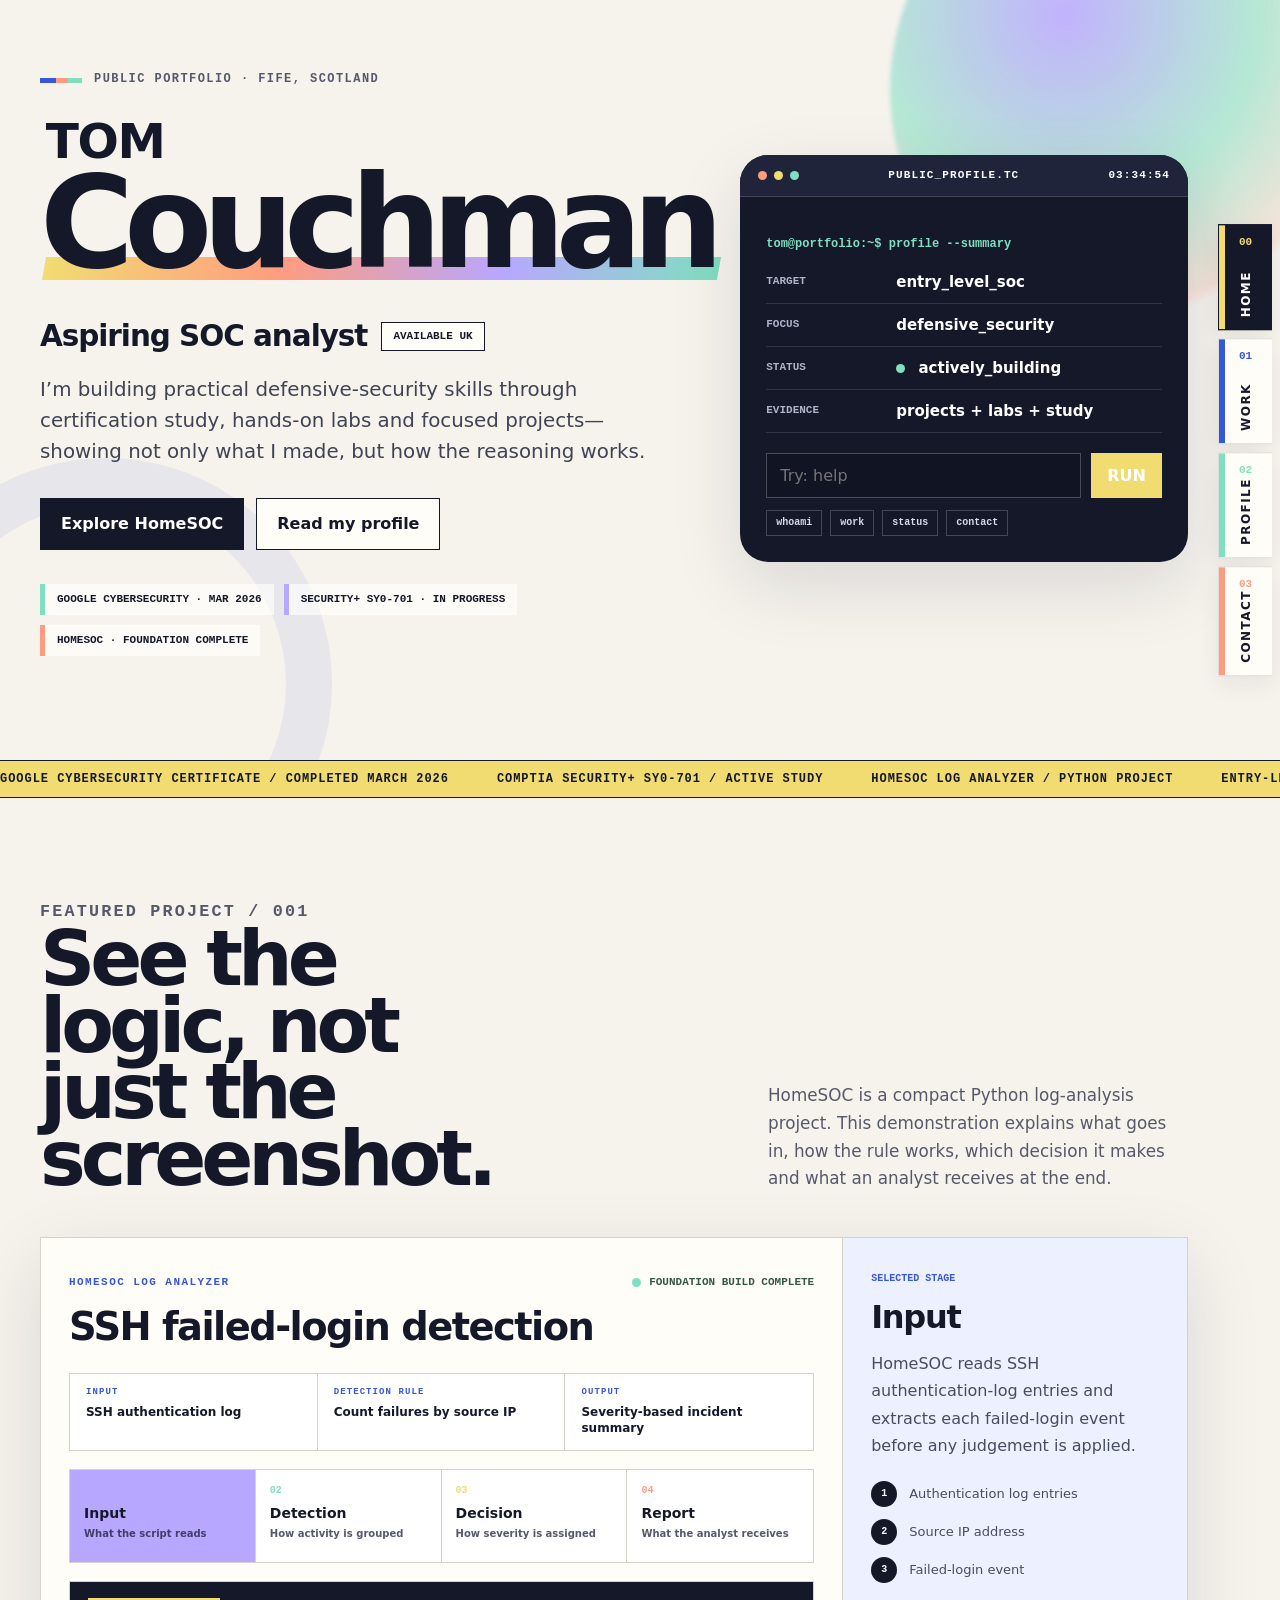
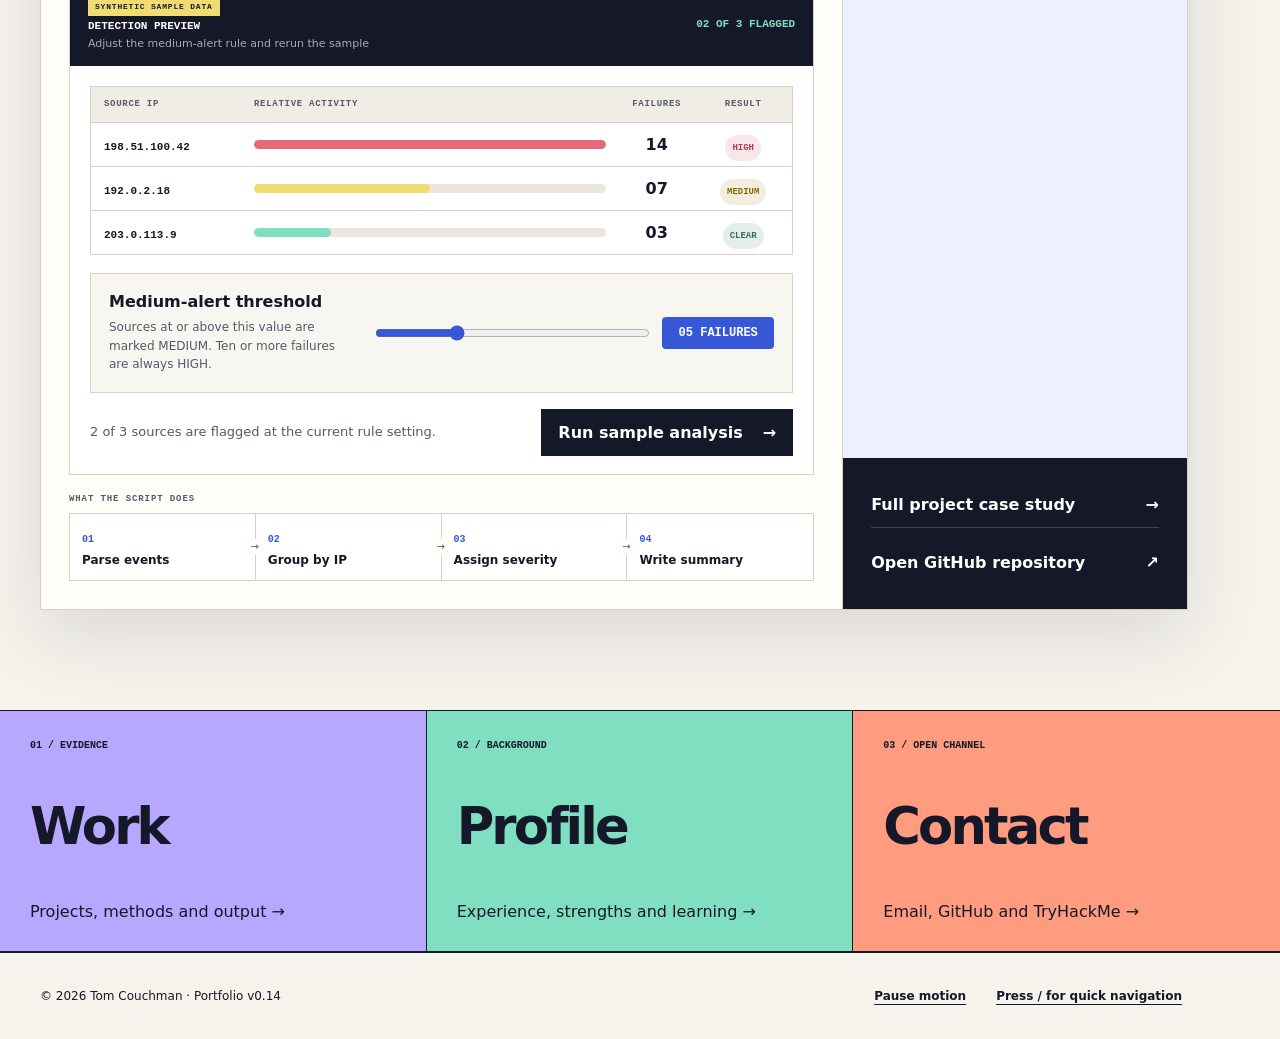
==== index.html @ be5e5146 "Add files via upload" ====
<!doctype html>
<html lang="en-GB">
 <head>
  <meta charset="utf-8"/>
  <meta content="width=device-width, initial-scale=1" name="viewport"/>
  <meta content="Tom Couchman — aspiring SOC analyst building practical defensive-security projects, hands-on labs and clear evidence of his reasoning." name="description"/>
  <meta content="#f6f3ed" name="theme-color"/>
  <title>
   Tom Couchman — Aspiring SOC Analyst
  </title>
  <meta content="Tom Couchman" name="author"/>
  <meta content="light" name="color-scheme"/>
  <link href="https://tomcouchman.github.io/" rel="canonical"/>
  <meta content="website" property="og:type"/>
  <meta content="Tom Couchman — Cybersecurity Portfolio" property="og:site_name"/>
  <meta content="en_GB" property="og:locale"/>
  <meta content="Tom Couchman — Aspiring SOC Analyst" property="og:title"/>
  <meta content="Tom Couchman — aspiring SOC analyst building practical defensive-security projects, hands-on labs and clear evidence of his reasoning." property="og:description"/>
  <meta content="https://tomcouchman.github.io/" property="og:url"/>
  <meta content="https://tomcouchman.github.io/assets/social-preview.png" property="og:image"/>
  <meta content="1200" property="og:image:width"/>
  <meta content="630" property="og:image:height"/>
  <meta content="Tom Couchman, aspiring SOC analyst — cybersecurity portfolio" property="og:image:alt"/>
  <meta content="summary_large_image" name="twitter:card"/>
  <meta content="Tom Couchman — Aspiring SOC Analyst" name="twitter:title"/>
  <meta content="Tom Couchman — aspiring SOC analyst building practical defensive-security projects, hands-on labs and clear evidence of his reasoning." name="twitter:description"/>
  <meta content="https://tomcouchman.github.io/assets/social-preview.png" name="twitter:image"/>
  <meta content="Tom Couchman, aspiring SOC analyst — cybersecurity portfolio" name="twitter:image:alt"/>
  <link href="assets/favicon.svg" rel="icon" type="image/svg+xml"/>
  <link href="assets/css/styles.css" rel="stylesheet"/>
  <script defer="" src="assets/js/main.js">
  </script>
 </head>
 <body>
  <a class="skip-link" href="#content">
   Skip to content
  </a>
  <div aria-hidden="true" class="page-progress">
   <span data-page-progress="">
   </span>
  </div>
  <nav aria-label="Portfolio navigation" class="edge-nav">
   <a aria-current="page" class="edge-home" href="index.html">
    <span>
     00
    </span>
    <strong>
     Home
    </strong>
   </a>
   <a class="edge-work" href="work.html">
    <span>
     01
    </span>
    <strong>
     Work
    </strong>
   </a>
   <a class="edge-profile" href="profile.html">
    <span>
     02
    </span>
    <strong>
     Profile
    </strong>
   </a>
   <a class="edge-contact" href="contact.html">
    <span>
     03
    </span>
    <strong>
     Contact
    </strong>
   </a>
  </nav>
  <main id="content">
   <section class="hero">
    <div class="hero-copy reveal">
     <p class="kicker">
      Public portfolio · Fife, Scotland
     </p>
     <div class="name-lockup">
      <h1>
       <span class="first">
        Tom
       </span>
       <span class="surname">
        Couchman
       </span>
      </h1>
     </div>
     <div class="role-line">
      <strong>
       Aspiring SOC analyst
      </strong>
      <span>
       Available UK
      </span>
     </div>
     <p class="hero-summary">
      I’m building practical defensive-security skills through certification study, hands-on labs and focused projects—showing not only what I made, but how the reasoning works.
     </p>
     <div class="hero-actions">
      <a class="button primary" href="#project">
       Explore HomeSOC
      </a>
      <a class="button ghost" href="profile.html">
       Read my profile
      </a>
     </div>
     <div aria-label="Current highlights" class="signal-strip">
      <span>
       Google Cybersecurity · Mar 2026
      </span>
      <span>
       Security+ SY0-701 · In progress
      </span>
      <span>
       HomeSOC · Foundation complete
      </span>
     </div>
    </div>
    <aside aria-label="Interactive profile terminal" class="hero-console reveal">
     <div class="console-top">
      <div class="console-lights">
       <i>
       </i>
       <i>
       </i>
       <i>
       </i>
      </div>
      <p>
       PUBLIC_PROFILE.TC
      </p>
      <p data-clock="">
       --:--:--
      </p>
     </div>
     <div class="console-body">
      <p class="console-prompt">
       tom@portfolio:~$ profile --summary
      </p>
      <div aria-label="Terminal output" aria-live="polite" aria-relevant="additions" class="console-output" data-console-feed="" role="log">
       <div>
        <span>
         target
        </span>
        <strong>
         entry_level_soc
        </strong>
       </div>
       <div>
        <span>
         focus
        </span>
        <strong>
         defensive_security
        </strong>
       </div>
       <div>
        <span>
         status
        </span>
        <strong>
         <i class="pulse">
         </i>
         actively_building
        </strong>
       </div>
       <div>
        <span>
         evidence
        </span>
        <strong>
         projects + labs + study
        </strong>
       </div>
      </div>
      <form class="console-controls" data-console-form="">
       <label class="sr-only" for="console-input">
        Terminal command
       </label>
       <input autocomplete="off" data-console-input="" id="console-input" placeholder="Try: help" spellcheck="false"/>
       <button type="submit">
        RUN
       </button>
      </form>
      <div class="console-hints">
       <button data-console-command="whoami" type="button">
        whoami
       </button>
       <button data-console-command="work" type="button">
        work
       </button>
       <button data-console-command="status" type="button">
        status
       </button>
       <button data-console-command="contact" type="button">
        contact
       </button>
      </div>
     </div>
    </aside>
   </section>
   <section aria-label="Current development status" class="moving-rail">
    <div class="moving-track">
     <span>
      Google Cybersecurity Certificate / completed March 2026
     </span>
     <span>
      CompTIA Security+ SY0-701 / active study
     </span>
     <span>
      HomeSOC Log Analyzer / Python project
     </span>
     <span>
      Entry-level SOC opportunities / open
     </span>
     <span aria-hidden="true">
      Google Cybersecurity Certificate / completed March 2026
     </span>
     <span aria-hidden="true">
      CompTIA Security+ SY0-701 / active study
     </span>
     <span aria-hidden="true">
      HomeSOC Log Analyzer / Python project
     </span>
     <span aria-hidden="true">
      Entry-level SOC opportunities / open
     </span>
    </div>
   </section>
   <section class="section" id="project">
    <header class="section-head reveal">
     <div>
      <p class="section-tag">
       Featured project / 001
      </p>
      <h2>
       See the logic, not just the screenshot.
      </h2>
     </div>
     <p>
      HomeSOC is a compact Python log-analysis project. This demonstration explains what goes in, how the rule works, which decision it makes and what an analyst receives at the end.
     </p>
    </header>
    <div class="project-lab reveal" data-soc-lab="">
     <div class="project-main">
      <div class="project-titlebar">
       <div>
        <p class="section-tag">
         HomeSOC Log Analyzer
        </p>
        <h3>
         SSH failed-login detection
        </h3>
       </div>
       <p class="project-status">
        <i>
        </i>
        Foundation build complete
       </p>
      </div>
      <div aria-label="HomeSOC project summary" class="project-at-a-glance">
       <div>
        <span>
         INPUT
        </span>
        <strong>
         SSH authentication log
        </strong>
       </div>
       <div>
        <span>
         DETECTION RULE
        </span>
        <strong>
         Count failures by source IP
        </strong>
       </div>
       <div>
        <span>
         OUTPUT
        </span>
        <strong>
         Severity-based incident summary
        </strong>
       </div>
      </div>
      <div aria-label="Explore how HomeSOC works" class="project-indicators" role="tablist">
       <button aria-controls="project-explainer" aria-selected="true" class="indicator is-active" data-explainer-key="input" id="project-tab-input" role="tab" tabindex="0" type="button">
        <span>
         01
        </span>
        <strong>
         Input
        </strong>
        <small>
         What the script reads
        </small>
       </button>
       <button aria-controls="project-explainer" aria-selected="false" class="indicator" data-explainer-key="process" id="project-tab-process" role="tab" tabindex="-1" type="button">
        <span>
         02
        </span>
        <strong>
         Detection
        </strong>
        <small>
         How activity is grouped
        </small>
       </button>
       <button aria-controls="project-explainer" aria-selected="false" class="indicator" data-explainer-key="decision" id="project-tab-decision" role="tab" tabindex="-1" type="button">
        <span>
         03
        </span>
        <strong>
         Decision
        </strong>
        <small>
         How severity is assigned
        </small>
       </button>
       <button aria-controls="project-explainer" aria-selected="false" class="indicator" data-explainer-key="output" id="project-tab-output" role="tab" tabindex="-1" type="button">
        <span>
         04
        </span>
        <strong>
         Report
        </strong>
        <small>
         What the analyst receives
        </small>
       </button>
      </div>
      <section aria-label="Interactive HomeSOC detection preview" class="lab-stage">
       <div class="stage-header">
        <div>
         <span class="demo-label">
          Synthetic sample data
         </span>
         <p>
          Detection preview
         </p>
         <small>
          Adjust the medium-alert rule and rerun the sample
         </small>
        </div>
        <b aria-live="polite" role="status">
         <span data-triggered-count="">
          02
         </span>
         of 3 flagged
        </b>
       </div>
       <div class="stage-content">
        <div aria-label="Sample failed-login data table" class="table-scroll" tabindex="0">
         <table class="ip-table">
          <caption class="sr-only">
           Synthetic SSH failed-login activity by source IP address
          </caption>
          <thead>
           <tr>
            <th scope="col">
             Source IP
            </th>
            <th scope="col">
             Relative activity
            </th>
            <th scope="col">
             Failures
            </th>
            <th scope="col">
             Result
            </th>
           </tr>
          </thead>
          <tbody>
           <tr data-failures="14" data-source-row="">
            <td>
             <code>
              198.51.100.42
             </code>
            </td>
            <td>
             <div aria-hidden="true" class="ip-bar">
              <i style="--bar:100%">
              </i>
             </div>
            </td>
            <td class="failure-count">
             14
            </td>
            <td>
             <span aria-live="polite" class="severity high" data-severity="">
              HIGH
             </span>
            </td>
           </tr>
           <tr data-failures="7" data-source-row="">
            <td>
             <code>
              192.0.2.18
             </code>
            </td>
            <td>
             <div aria-hidden="true" class="ip-bar">
              <i style="--bar:50%">
              </i>
             </div>
            </td>
            <td class="failure-count">
             07
            </td>
            <td>
             <span aria-live="polite" class="severity medium" data-severity="">
              MEDIUM
             </span>
            </td>
           </tr>
           <tr data-failures="3" data-source-row="">
            <td>
             <code>
              203.0.113.9
             </code>
            </td>
            <td>
             <div aria-hidden="true" class="ip-bar">
              <i style="--bar:22%">
              </i>
             </div>
            </td>
            <td class="failure-count">
             03
            </td>
            <td>
             <span aria-live="polite" class="severity clear" data-severity="">
              CLEAR
             </span>
            </td>
           </tr>
          </tbody>
         </table>
        </div>
        <div class="threshold-panel">
         <div class="threshold-copy">
          <label for="threshold">
           Medium-alert threshold
          </label>
          <p>
           Sources at or above this value are marked MEDIUM. Ten or more failures are always HIGH.
          </p>
         </div>
         <div class="threshold-control">
          <input data-threshold="" id="threshold" max="10" min="3" step="1" type="range" value="5"/>
          <output data-threshold-output="" for="threshold">
           05 FAILURES
          </output>
         </div>
        </div>
        <div class="run-row">
         <p aria-atomic="true" aria-live="polite" data-lab-summary="" id="lab-summary" role="status">
          2 of 3 sources are flagged at the current rule setting.
         </p>
         <button aria-describedby="lab-summary" class="run-button" data-run-lab="" type="button">
          <span>
           Run sample analysis
          </span>
          <b aria-hidden="true">
           →
          </b>
         </button>
        </div>
       </div>
      </section>
      <div class="pipeline-wrap">
       <p>
        What the script does
       </p>
       <div aria-label="Analysis pipeline" class="pipeline">
        <div data-pipeline-step="">
         <span>
          01
         </span>
         <strong>
          Parse events
         </strong>
        </div>
        <div data-pipeline-step="">
         <span>
          02
         </span>
         <strong>
          Group by IP
         </strong>
        </div>
        <div data-pipeline-step="">
         <span>
          03
         </span>
         <strong>
          Assign severity
         </strong>
        </div>
        <div data-pipeline-step="">
         <span>
          04
         </span>
         <strong>
          Write summary
         </strong>
        </div>
       </div>
      </div>
     </div>
     <aside class="project-side">
      <div aria-labelledby="project-tab-input" class="explainer" id="project-explainer" role="tabpanel" tabindex="0">
       <small>
        Selected stage
       </small>
       <h3 data-explainer-title="">
        What it is
       </h3>
       <p data-explainer-text="">
        A small Python project that reads SSH authentication logs and extracts repeated failed-login activity.
       </p>
       <div class="explainer-list" data-explainer-list="">
        <div>
         <span>
          1
         </span>
         <p>
          Raw auth log
         </p>
        </div>
        <div>
         <span>
          2
         </span>
         <p>
          Source IP addresses
         </p>
        </div>
        <div>
         <span>
          3
         </span>
         <p>
          Failed attempt counts
         </p>
        </div>
       </div>
      </div>
      <div class="project-links">
       <a href="work.html">
        <span>
         Full project case study
        </span>
        <b>
         →
        </b>
       </a>
       <a href="https://github.com/tomcouchman/homesoc-log-analyzer" rel="noreferrer" target="_blank">
        <span>
         Open GitHub repository
        </span>
        <b>
         ↗
        </b>
       </a>
      </div>
     </aside>
    </div>
   </section>
   <section aria-label="Explore the portfolio" class="quick-links">
    <a href="work.html">
     <small>
      01 / Evidence
     </small>
     <h3>
      Work
     </h3>
     <span>
      Projects, methods and output →
     </span>
    </a>
    <a href="profile.html">
     <small>
      02 / Background
     </small>
     <h3>
      Profile
     </h3>
     <span>
      Experience, strengths and learning →
     </span>
    </a>
    <a href="contact.html">
     <small>
      03 / Open channel
     </small>
     <h3>
      Contact
     </h3>
     <span>
      Email, GitHub and TryHackMe →
     </span>
    </a>
   </section>
  </main>
  <footer>
   <p>
    ©
    <span data-current-year="">
     2026
    </span>
    Tom Couchman · Portfolio v0.14
   </p>
   <div class="footer-actions">
    <button aria-pressed="false" data-motion-toggle="" type="button">
     <span data-motion-label="">
      Pause motion
     </span>
    </button>
    <button data-open-command="" type="button">
     Press / for quick navigation
    </button>
   </div>
  </footer>
  <dialog aria-describedby="command-palette-help" aria-labelledby="command-palette-title" class="command-palette" data-command-dialog="">
   <form method="dialog">
    <header>
     <span id="command-palette-title">
      Quick navigation
     </span>
     <button aria-label="Close" value="close">
      ×
     </button>
    </header>
    <p class="sr-only" id="command-palette-help">
     Search or choose a destination. Press Escape to close.
    </p>
    <label class="sr-only" for="command-search">
     Search portfolio destinations
    </label>
    <input aria-controls="command-list" autocomplete="off" data-command-search="" id="command-search" placeholder="Type a destination…" type="search"/>
    <div class="command-list" id="command-list">
     <a data-command-item="" href="index.html">
      <span>
       Home
      </span>
      <kbd>
       H
      </kbd>
     </a>
     <a data-command-item="" href="work.html">
      <span>
       Work
      </span>
      <kbd>
       W
      </kbd>
     </a>
     <a data-command-item="" href="profile.html">
      <span>
       Profile
      </span>
      <kbd>
       P
      </kbd>
     </a>
     <a data-command-item="" href="contact.html">
      <span>
       Contact
      </span>
      <kbd>
       C
      </kbd>
     </a>
     <a data-command-item="" href="https://github.com/tomcouchman" rel="noreferrer" target="_blank">
      <span>
       GitHub ↗
      </span>
      <kbd>
       G
      </kbd>
     </a>
    </div>
   </form>
  </dialog>
 </body>
</html>
---- assets/css/styles.css ----
:root{
  --paper:#f6f3ed;
  --paper-2:#fffdf8;
  --ink:#151829;
  --ink-soft:#55596a;
  --line:#d7d1c7;
  --blue:#3657d6;
  --mint:#80dfc0;
  --peach:#ff9c7f;
  --lavender:#b8a7ff;
  --yellow:#f1dc72;
  --rose:#e76878;
  --shadow:0 24px 70px rgba(20,24,41,.12);
  --radius:20px;
}
*{box-sizing:border-box}
html{scroll-behavior:smooth}
body{margin:0;background:var(--paper);color:var(--ink);font-family:ui-sans-serif,system-ui,-apple-system,BlinkMacSystemFont,"Segoe UI",sans-serif;overflow-x:hidden}
a{color:inherit;text-decoration:none}
button,input{font:inherit}
button{color:inherit}
::selection{background:var(--yellow);color:var(--ink)}
.sr-only{position:absolute;width:1px;height:1px;padding:0;margin:-1px;overflow:hidden;clip:rect(0,0,0,0);white-space:nowrap;border:0}
.skip-link{position:fixed;left:16px;top:-60px;z-index:1000;background:var(--ink);color:#fff;padding:12px 16px;border-radius:8px}.skip-link:focus{top:16px}
.page-progress{position:fixed;left:0;top:0;width:100%;height:4px;z-index:90;background:transparent}.page-progress span{display:block;height:100%;width:0;background:linear-gradient(90deg,var(--blue),var(--peach),var(--mint))}

.edge-nav{position:fixed;right:0;top:50%;transform:translateY(-50%);z-index:80;display:grid;gap:8px;padding:8px}
.edge-nav a{width:54px;min-height:106px;border:1px solid rgba(21,24,41,.14);border-right:0;background:var(--paper-2);display:flex;flex-direction:column;align-items:center;justify-content:space-between;padding:12px 8px;box-shadow:0 8px 24px rgba(21,24,41,.07);transition:.25s ease;position:relative;overflow:hidden}
.edge-nav a::before{content:"";position:absolute;inset:0 auto 0 0;width:6px;background:var(--tab)}
.edge-nav a:hover,.edge-nav a:focus-visible{width:72px;transform:translateX(-2px)}
.edge-nav a[aria-current="page"]{background:var(--ink);color:#fff;border-color:var(--ink)}
.edge-nav span{font:700 11px/1 ui-monospace,SFMono-Regular,Consolas,monospace;color:var(--tab)}
.edge-nav a[aria-current="page"] span{color:var(--tab)}
.edge-nav strong{writing-mode:vertical-rl;transform:rotate(180deg);font-size:12px;letter-spacing:.12em;text-transform:uppercase}
.edge-home{--tab:var(--yellow)}.edge-work{--tab:var(--blue)}.edge-profile{--tab:var(--mint)}.edge-contact{--tab:var(--peach)}

main{min-height:100vh}
.hero{position:relative;min-height:760px;padding:28px 92px 72px 40px;display:grid;grid-template-columns:minmax(0,1.18fr) minmax(330px,.82fr);gap:56px;align-items:center;overflow:hidden}
.hero::before{content:"";position:absolute;width:500px;height:500px;border-radius:50%;background:radial-gradient(circle at 35% 35%,rgba(184,167,255,.85),rgba(128,223,192,.55) 42%,rgba(255,156,127,.18) 67%,transparent 69%);right:-110px;top:-160px;filter:blur(2px);animation:orb-drift 11s ease-in-out infinite alternate}
.hero::after{content:"";position:absolute;left:-120px;bottom:-150px;width:360px;height:360px;border:46px solid rgba(54,87,214,.08);border-radius:50%;animation:slow-spin 28s linear infinite}
@keyframes orb-drift{to{transform:translate(-30px,36px) scale(1.04)}}
@keyframes slow-spin{to{transform:rotate(360deg)}}
.hero-copy,.hero-console{position:relative;z-index:2}
.kicker{display:flex;align-items:center;gap:12px;font:700 12px/1.3 ui-monospace,SFMono-Regular,Consolas,monospace;letter-spacing:.12em;text-transform:uppercase;color:var(--ink-soft)}
.kicker::before{content:"";width:42px;height:5px;background:linear-gradient(90deg,var(--blue) 0 38%,var(--peach) 38% 67%,var(--mint) 67%)}
.name-lockup{margin:22px 0 18px;position:relative;display:inline-block}
.name-lockup h1{font-size:clamp(4.8rem,10vw,9.8rem);line-height:.79;letter-spacing:-.075em;margin:0;font-weight:850;max-width:9ch}
.name-lockup h1 span{display:block}
.name-lockup .first{font-size:.38em;letter-spacing:-.03em;margin-left:.12em;margin-bottom:.24em;text-transform:uppercase}
.name-lockup .surname{position:relative;z-index:2}
.name-lockup .surname::after{content:"";position:absolute;height:.18em;left:.03em;right:-.04em;bottom:-.05em;background:linear-gradient(90deg,var(--yellow),var(--peach) 35%,var(--lavender) 68%,var(--mint));z-index:-1;transform:skewX(-10deg);animation:underline-shift 6s ease-in-out infinite alternate}
@keyframes underline-shift{to{transform:skewX(8deg) translateX(10px)}}
.role-line{display:flex;flex-wrap:wrap;gap:10px 14px;align-items:center;margin-top:28px}.role-line strong{font-size:clamp(1.45rem,2.3vw,2.2rem);letter-spacing:-.035em}.role-line span{padding:8px 11px;border:1px solid var(--ink);font:700 11px/1 ui-monospace,SFMono-Regular,Consolas,monospace;text-transform:uppercase;background:var(--paper-2)}
.hero-summary{max-width:700px;font-size:clamp(1.1rem,1.55vw,1.35rem);line-height:1.55;color:#3f4354;margin:22px 0 30px}
.hero-actions{display:flex;flex-wrap:wrap;gap:12px}.button{display:inline-flex;align-items:center;justify-content:center;gap:10px;min-height:52px;padding:0 20px;border:1px solid var(--ink);font-weight:750;transition:.22s ease;cursor:pointer}.button.primary{background:var(--ink);color:#fff}.button.primary:hover{background:var(--blue);border-color:var(--blue);transform:translateY(-2px)}.button.ghost{background:var(--paper-2)}.button.ghost:hover{background:var(--yellow);transform:translateY(-2px)}
.signal-strip{display:flex;flex-wrap:wrap;gap:10px;margin-top:34px}.signal-strip span{display:inline-flex;align-items:center;gap:8px;font:700 11px/1 ui-monospace,SFMono-Regular,Consolas,monospace;text-transform:uppercase;padding:10px 12px;border-left:5px solid var(--signal);background:rgba(255,255,255,.62)}.signal-strip span:nth-child(1){--signal:var(--mint)}.signal-strip span:nth-child(2){--signal:var(--lavender)}.signal-strip span:nth-child(3){--signal:var(--peach)}

.hero-console{background:var(--ink);color:#fff;border-radius:28px;box-shadow:var(--shadow);overflow:hidden;transform:rotate(1.25deg)}
.console-top{display:flex;justify-content:space-between;align-items:center;padding:15px 18px;border-bottom:1px solid rgba(255,255,255,.15);background:#20243a}.console-top p{margin:0;font:700 11px/1 ui-monospace,SFMono-Regular,Consolas,monospace;letter-spacing:.1em}.console-lights{display:flex;gap:7px}.console-lights i{width:9px;height:9px;border-radius:50%;background:var(--peach)}.console-lights i:nth-child(2){background:var(--yellow)}.console-lights i:nth-child(3){background:var(--mint)}
.console-body{padding:26px}.console-prompt{font:700 12px/1.5 ui-monospace,SFMono-Regular,Consolas,monospace;color:var(--mint)}.console-output{display:grid;gap:12px;margin-top:20px}.console-output div{display:grid;grid-template-columns:112px 1fr;gap:18px;padding-bottom:12px;border-bottom:1px solid rgba(255,255,255,.12)}.console-output span{color:#aeb3c7;font:600 11px/1.5 ui-monospace,SFMono-Regular,Consolas,monospace;text-transform:uppercase}.console-output strong{font-size:15px}.pulse{display:inline-block;width:9px;height:9px;border-radius:50%;background:var(--mint);box-shadow:0 0 0 0 rgba(128,223,192,.6);animation:pulse 2s infinite;margin-right:8px}@keyframes pulse{70%{box-shadow:0 0 0 11px rgba(128,223,192,0)}100%{box-shadow:0 0 0 0 rgba(128,223,192,0)}}
.console-controls{display:grid;grid-template-columns:1fr auto;gap:10px;margin-top:20px}.console-controls input{min-width:0;border:1px solid rgba(255,255,255,.24);background:#111423;color:#fff;padding:12px 13px;outline:none}.console-controls input:focus{border-color:var(--mint)}.console-controls button{border:0;background:var(--yellow);font-weight:800;padding:0 16px;cursor:pointer}.console-hints{display:flex;gap:8px;flex-wrap:wrap;margin-top:12px}.console-hints button{border:1px solid rgba(255,255,255,.2);background:transparent;color:#d6daea;padding:7px 9px;font:700 10px/1 ui-monospace,SFMono-Regular,Consolas,monospace;cursor:pointer}.console-hints button:hover{background:var(--lavender);color:var(--ink);border-color:var(--lavender)}

.moving-rail{overflow:hidden;border-top:1px solid var(--ink);border-bottom:1px solid var(--ink);background:var(--yellow);padding:12px 0}.moving-track{display:flex;gap:48px;width:max-content;animation:marquee 28s linear infinite}.moving-track span{font:800 12px/1 ui-monospace,SFMono-Regular,Consolas,monospace;letter-spacing:.08em;text-transform:uppercase}@keyframes marquee{to{transform:translateX(-50%)}}

.section{padding:100px 92px 100px 40px}.section-head{display:grid;grid-template-columns:minmax(0,1fr) minmax(260px,420px);gap:40px;align-items:end;margin-bottom:44px}.section-head p{margin:0;color:var(--ink-soft);font-size:1.05rem;line-height:1.65}.section-tag{font:800 11px/1 ui-monospace,SFMono-Regular,Consolas,monospace;letter-spacing:.13em;text-transform:uppercase;color:var(--blue);margin-bottom:16px}.section-head h2{margin:0;font-size:clamp(3rem,6vw,6.5rem);letter-spacing:-.065em;line-height:.87;max-width:9ch}

.project-lab{background:var(--paper-2);border:1px solid var(--line);box-shadow:var(--shadow);display:grid;grid-template-columns:minmax(0,1.4fr) minmax(290px,.6fr);min-height:620px;overflow:hidden}
.project-main{padding:28px;border-right:1px solid var(--line)}
.project-titlebar{display:flex;justify-content:space-between;align-items:flex-start;gap:20px;margin-bottom:24px}.project-titlebar h3{margin:6px 0 0;font-size:clamp(1.8rem,3vw,3rem);letter-spacing:-.04em}.project-status{display:flex;align-items:center;gap:8px;font:700 11px/1 ui-monospace,SFMono-Regular,Consolas,monospace;text-transform:uppercase;color:#375746}.project-status i{width:9px;height:9px;border-radius:50%;background:var(--mint)}
.project-indicators{display:grid;grid-template-columns:repeat(4,1fr);border:1px solid var(--line);margin-bottom:22px}.indicator{position:relative;padding:16px 14px;border:0;border-right:1px solid var(--line);border-radius:0;appearance:none;-webkit-appearance:none;background:#fff;cursor:pointer;transition:.2s}.indicator:last-child{border-right:0}.indicator span{display:block;font:800 10px/1 ui-monospace,SFMono-Regular,Consolas,monospace;color:var(--indicator);margin-bottom:8px}.indicator strong{font-size:13px}.indicator.is-active{background:var(--indicator);color:var(--ink)}.indicator:nth-child(1){--indicator:var(--lavender)}.indicator:nth-child(2){--indicator:var(--mint)}.indicator:nth-child(3){--indicator:var(--yellow)}.indicator:nth-child(4){--indicator:var(--peach)}
.lab-stage{border:1px solid var(--ink);background:#fbfaf6}.stage-header{display:flex;justify-content:space-between;gap:16px;align-items:center;padding:14px 16px;background:var(--ink);color:#fff}.stage-header p{margin:0;font:700 11px/1 ui-monospace,SFMono-Regular,Consolas,monospace;text-transform:uppercase}.stage-header b{color:var(--mint)}
.stage-content{padding:22px}.ip-table{display:grid;gap:13px}.ip-row{display:grid;grid-template-columns:140px 1fr 56px 82px;gap:14px;align-items:center}.ip-row code{font-size:12px}.ip-bar{height:12px;background:#ece8df;position:relative;overflow:hidden}.ip-bar i{display:block;height:100%;width:var(--bar);background:var(--bar-colour);transition:width .45s ease}.ip-row:nth-child(1){--bar-colour:var(--rose)}.ip-row:nth-child(2){--bar-colour:var(--yellow)}.ip-row:nth-child(3){--bar-colour:var(--mint)}.severity{font:800 10px/1 ui-monospace,SFMono-Regular,Consolas,monospace;text-align:center;padding:8px 6px;border:1px solid currentColor}.severity.high{color:#bc374d}.severity.medium{color:#8a6a00}.severity.clear{color:#30715a}
.threshold-control{margin-top:26px;padding-top:24px;border-top:1px solid var(--line);display:grid;grid-template-columns:170px 1fr auto;gap:18px;align-items:center}.threshold-control label{font-weight:800}.threshold-control input{accent-color:var(--blue);width:100%}.threshold-control output{font:800 12px/1 ui-monospace,SFMono-Regular,Consolas,monospace;background:var(--blue);color:#fff;padding:10px 12px;min-width:104px;text-align:center}.run-row{display:flex;justify-content:space-between;align-items:center;gap:18px;margin-top:22px}.run-row p{margin:0;color:var(--ink-soft);font-size:13px}.run-button{border:0;background:var(--ink);color:#fff;padding:14px 18px;font-weight:800;cursor:pointer}.run-button:hover{background:var(--blue)}
.project-side{display:flex;flex-direction:column;background:#edf0ff}.explainer{padding:28px;min-height:360px}.explainer small{font:800 10px/1 ui-monospace,SFMono-Regular,Consolas,monospace;text-transform:uppercase;color:var(--blue)}.explainer h3{font-size:2rem;line-height:1.04;margin:20px 0 16px;letter-spacing:-.04em}.explainer p{line-height:1.7;color:#474c63}.explainer-list{display:grid;gap:12px;margin-top:22px}.explainer-list div{display:grid;grid-template-columns:28px 1fr;gap:10px;align-items:start}.explainer-list span{width:26px;height:26px;border-radius:50%;display:grid;place-items:center;background:var(--ink);color:#fff;font:700 10px/1 ui-monospace,SFMono-Regular,Consolas,monospace}.explainer-list p{margin:2px 0 0;font-size:13px}
.project-links{margin-top:auto;padding:24px 28px;background:var(--ink);color:#fff;display:grid;gap:12px}.project-links a{display:flex;justify-content:space-between;gap:15px;padding:13px 0;border-bottom:1px solid rgba(255,255,255,.18);font-weight:750}.project-links a:last-child{border-bottom:0}.project-links a:hover{color:var(--mint)}
.pipeline{display:grid;grid-template-columns:repeat(4,1fr);gap:0;margin-top:24px;border:1px solid var(--line)}.pipeline div{padding:14px;border-right:1px solid var(--line);background:#fff}.pipeline div:last-child{border-right:0}.pipeline span{font:800 10px/1 ui-monospace,SFMono-Regular,Consolas,monospace;color:var(--blue)}.pipeline strong{display:block;margin-top:7px;font-size:12px}.pipeline div.is-live{background:var(--yellow)}

.quick-links{display:grid;grid-template-columns:repeat(3,1fr);border-top:1px solid var(--ink);border-bottom:1px solid var(--ink)}.quick-links a{min-height:240px;padding:30px;display:flex;flex-direction:column;justify-content:space-between;border-right:1px solid var(--ink);transition:.25s}.quick-links a:last-child{border-right:0}.quick-links a:nth-child(1){background:var(--lavender)}.quick-links a:nth-child(2){background:var(--mint)}.quick-links a:nth-child(3){background:var(--peach)}.quick-links small{font:800 10px/1 ui-monospace,SFMono-Regular,Consolas,monospace;text-transform:uppercase}.quick-links h3{font-size:clamp(2rem,4vw,4rem);letter-spacing:-.055em;margin:0}.quick-links a:hover{padding-bottom:40px}

.page-hero{padding:44px 92px 70px 40px;min-height:430px;display:grid;grid-template-columns:1fr minmax(300px,460px);gap:60px;align-items:end;position:relative;overflow:hidden}.page-hero::after{content:"";position:absolute;width:420px;height:420px;border-radius:50%;right:-100px;top:-190px;background:var(--page-accent);opacity:.75}.page-hero h1{font-size:clamp(4.5rem,10vw,10rem);line-height:.78;letter-spacing:-.08em;margin:0;position:relative;z-index:1}.page-hero p{position:relative;z-index:1;font-size:1.2rem;line-height:1.6;color:#3f4354}.page-work{--page-accent:var(--blue)}.page-profile{--page-accent:var(--mint)}.page-contact{--page-accent:var(--peach)}
.content-grid{padding:70px 92px 100px 40px;display:grid;grid-template-columns:minmax(0,1.15fr) minmax(280px,.85fr);gap:40px}.content-card{background:var(--paper-2);border:1px solid var(--line);padding:30px}.content-card h2,.content-card h3{letter-spacing:-.04em}.content-card h2{font-size:clamp(2.3rem,4vw,4.4rem);margin:0 0 20px}.content-card p{line-height:1.72;color:#4a4e5e}.fact-list{display:grid;gap:0;border-top:1px solid var(--line)}.fact-list div{display:grid;grid-template-columns:150px 1fr;gap:20px;padding:18px 0;border-bottom:1px solid var(--line)}.fact-list dt{font:800 10px/1.4 ui-monospace,SFMono-Regular,Consolas,monospace;text-transform:uppercase;color:var(--ink-soft)}.fact-list dd{margin:0;font-weight:700}.skill-cloud{display:flex;flex-wrap:wrap;gap:9px}.skill-cloud span{padding:10px 12px;border:1px solid var(--ink);background:#fff;font-weight:700;font-size:13px}.method-tabs{display:flex;gap:8px;flex-wrap:wrap;margin-bottom:18px}.method-tabs button{border:1px solid var(--ink);background:#fff;padding:11px 14px;font-weight:800;cursor:pointer}.method-tabs button.is-active{background:var(--ink);color:#fff}.method-output{min-height:210px;padding:25px;background:var(--mint);position:relative}.method-output::before{content:attr(data-number);position:absolute;right:18px;top:10px;font-size:5rem;font-weight:900;opacity:.16}.method-output h3{font-size:2rem;margin:0 0 14px;max-width:13ch}.method-output p{max-width:54ch}
.contact-grid{display:grid;gap:12px}.contact-link{display:flex;justify-content:space-between;align-items:center;gap:20px;border:1px solid var(--ink);padding:18px 20px;background:#fff;font-weight:800}.contact-link:hover{background:var(--yellow)}.contact-link span{font:700 10px/1 ui-monospace,SFMono-Regular,Consolas,monospace;color:var(--ink-soft)}

.command-palette{border:0;padding:0;width:min(600px,calc(100vw - 28px));background:transparent}.command-palette::backdrop{background:rgba(21,24,41,.58);backdrop-filter:blur(8px)}.command-palette form{background:var(--paper-2);border:1px solid var(--ink);box-shadow:var(--shadow)}.command-palette header{display:flex;justify-content:space-between;padding:16px 18px;background:var(--ink);color:#fff}.command-palette header span{font:800 11px/1 ui-monospace,SFMono-Regular,Consolas,monospace;letter-spacing:.1em}.command-palette header button{border:0;background:none;color:#fff;font-size:20px}.command-palette input{width:100%;border:0;border-bottom:1px solid var(--line);padding:18px;font-size:16px;outline:none}.command-list{display:grid}.command-list a,.command-list button{display:flex;justify-content:space-between;padding:16px 18px;border:0;border-bottom:1px solid var(--line);background:#fff;text-align:left;cursor:pointer}.command-list a:hover,.command-list button:hover{background:var(--yellow)}.command-list kbd{font:700 10px/1 ui-monospace,SFMono-Regular,Consolas,monospace;border:1px solid var(--line);padding:4px 6px}
footer{padding:24px 92px 24px 40px;border-top:1px solid var(--ink);display:flex;justify-content:space-between;gap:20px;align-items:center;font-size:12px}footer button{border:0;background:none;font-weight:800;cursor:pointer;text-decoration:underline;text-underline-offset:4px}
.reveal{opacity:1;transform:none}

@media(max-width:1000px){
  .hero{grid-template-columns:1fr;padding-right:82px;gap:34px}.hero-console{max-width:720px}.section,.content-grid{padding-right:82px}.project-lab{grid-template-columns:1fr}.project-main{border-right:0;border-bottom:1px solid var(--line)}.section-head,.page-hero,.content-grid{grid-template-columns:1fr}.quick-links{grid-template-columns:1fr}.quick-links a{min-height:170px;border-right:0;border-bottom:1px solid var(--ink)}.quick-links a:last-child{border-bottom:0}
}
@media(max-width:720px){
  .edge-nav{top:auto;bottom:0;left:0;right:0;transform:none;grid-template-columns:repeat(4,1fr);gap:0;padding:0;border-top:1px solid var(--ink)}
  .edge-nav a{width:auto;min-height:58px;border:0;border-right:1px solid var(--ink);box-shadow:none;padding:8px 6px;background:var(--paper-2)}.edge-nav a:hover,.edge-nav a:focus-visible{width:auto;transform:none}.edge-nav a::before{inset:0 0 auto 0;width:auto;height:5px}.edge-nav strong{writing-mode:horizontal-tb;transform:none;font-size:10px}.edge-nav span{font-size:9px}.edge-nav a:last-child{border-right:0}
  .hero{min-height:auto;padding:24px 18px 74px;grid-template-columns:1fr}.hero::before{width:330px;height:330px;right:-150px;top:-160px}.hero::after{display:none}.name-lockup h1{font-size:clamp(4.1rem,22vw,6.8rem);max-width:100%}.name-lockup .first{font-size:.32em}.hero-console{transform:none;border-radius:18px}.console-output div{grid-template-columns:92px 1fr;gap:10px}.section{padding:72px 18px 84px}.section-head{gap:18px}.section-head h2{font-size:clamp(3.1rem,16vw,5.3rem)}.project-main{padding:18px}.project-titlebar{display:block}.project-status{margin-top:12px}.project-indicators{grid-template-columns:repeat(2,1fr)}.indicator:nth-child(2){border-right:0}.indicator:nth-child(-n+2){border-bottom:1px solid var(--line)}.ip-row{grid-template-columns:1fr 58px 68px}.ip-row .ip-bar{grid-column:1/-1}.threshold-control{grid-template-columns:1fr}.run-row{align-items:flex-start;flex-direction:column}.pipeline{grid-template-columns:repeat(2,1fr)}.pipeline div:nth-child(2){border-right:0}.pipeline div:nth-child(-n+2){border-bottom:1px solid var(--line)}.section-head p{font-size:.98rem}.page-hero{padding:30px 18px 60px;min-height:360px;grid-template-columns:1fr}.page-hero h1{font-size:clamp(4.5rem,23vw,7rem)}.content-grid{padding:50px 18px 90px;grid-template-columns:1fr}.fact-list div{grid-template-columns:1fr;gap:7px}.content-card{padding:22px}footer{padding:22px 18px 84px;align-items:flex-start;flex-direction:column}
}
@media(prefers-reduced-motion:reduce){*,*::before,*::after{animation-duration:.001ms!important;animation-iteration-count:1!important;scroll-behavior:auto!important}.reveal{opacity:1;transform:none;transition:none}}
@media(max-width:720px){
  .hero-copy,.hero-console{min-width:0;width:100%}
  .name-lockup{display:block;width:100%;max-width:100%;overflow:hidden}
  .name-lockup h1{font-size:clamp(3.8rem,18.2vw,5.4rem);white-space:nowrap;letter-spacing:-.085em}
  .name-lockup .first{font-size:.34em;white-space:normal}
  .console-top{padding:13px 14px;gap:8px}.console-top p{font-size:9px;white-space:nowrap}.console-top p:last-child{font-size:8px}
  .console-body{padding:18px}.console-prompt{font-size:10px}.console-output span{font-size:9px}.console-output strong{font-size:13px;min-width:0;overflow-wrap:anywhere}
}

/* v0.13 focused refinement: clearer HomeSOC demo and tidier contact actions */
.project-at-a-glance{display:grid;grid-template-columns:repeat(3,1fr);border:1px solid var(--line);background:#fff;margin:0 0 18px}
.project-at-a-glance div{padding:14px 16px;border-right:1px solid var(--line);min-width:0}
.project-at-a-glance div:last-child{border-right:0}
.project-at-a-glance span{display:block;margin-bottom:7px;font:800 9px/1 ui-monospace,SFMono-Regular,Consolas,monospace;letter-spacing:.12em;color:var(--blue)}
.project-at-a-glance strong{display:block;font-size:12px;line-height:1.35}
.project-indicators{margin-bottom:18px}
.indicator{min-height:92px;text-align:left;display:flex;flex-direction:column;align-items:flex-start;justify-content:flex-start;gap:0}
.indicator span{margin-bottom:9px}
.indicator strong{font-size:14px;line-height:1.15}
.indicator small{display:block;margin-top:6px;color:var(--ink-soft);font-size:10px;line-height:1.35;font-weight:650}
.indicator.is-active small{color:rgba(21,24,41,.72)}
.lab-stage{border-color:var(--line);background:#fff}
.stage-header{padding:16px 18px}
.stage-header>div{display:grid;gap:5px}
.stage-header p{font-size:11px}
.stage-header small{font-size:11px;color:rgba(255,255,255,.64)}
.stage-header b{font:800 11px/1 ui-monospace,SFMono-Regular,Consolas,monospace;text-transform:uppercase;white-space:nowrap}
.stage-content{padding:20px 20px 18px}
.ip-table{gap:0;border:1px solid var(--line)}
.ip-head,.ip-row{display:grid;grid-template-columns:142px 1fr 64px 88px;gap:14px;align-items:center}
.ip-head{padding:10px 13px;background:#f0ede6;border-bottom:1px solid var(--line);font:800 9px/1.2 ui-monospace,SFMono-Regular,Consolas,monospace;text-transform:uppercase;letter-spacing:.08em;color:var(--ink-soft)}
.ip-row{padding:13px;border-bottom:1px solid var(--line)}
.ip-row:last-child{border-bottom:0}
.ip-row code{font-size:11px;font-weight:700}
.ip-bar{height:9px;border-radius:999px;background:#ebe7df}
.ip-bar i{border-radius:999px}
.severity{border:0;border-radius:999px;padding:8px 7px;background:color-mix(in srgb,currentColor 12%,white);font-size:9px}
.threshold-panel{display:grid;grid-template-columns:minmax(200px,.75fr) minmax(250px,1.25fr);gap:24px;align-items:center;margin-top:18px;padding:18px;border:1px solid var(--line);background:#f8f6f1}
.threshold-copy label{display:block;font-weight:850;margin-bottom:7px}
.threshold-copy p{margin:0;color:var(--ink-soft);font-size:12px;line-height:1.55}
.threshold-control{margin:0;padding:0;border:0;grid-template-columns:1fr auto;gap:14px}
.threshold-control output{border-radius:4px;min-width:112px}
.run-row{margin-top:16px;padding-top:0}
.run-row p{max-width:48ch;line-height:1.45}
.run-button{display:inline-flex;align-items:center;justify-content:space-between;gap:20px;min-width:190px;padding:13px 16px;border:1px solid var(--ink);transition:.2s ease}
.run-button:hover{transform:translateY(-1px)}
.pipeline-wrap{margin-top:20px}
.pipeline-wrap>p{margin:0 0 9px;font:800 9px/1 ui-monospace,SFMono-Regular,Consolas,monospace;text-transform:uppercase;letter-spacing:.1em;color:var(--ink-soft)}
.pipeline{margin-top:0}
.pipeline div{position:relative;padding:13px 12px}
.pipeline div:not(:last-child)::after{content:"→";position:absolute;right:-8px;top:50%;transform:translateY(-50%);z-index:2;width:16px;height:16px;display:grid;place-items:center;background:var(--paper-2);font-size:10px;color:var(--ink-soft)}
.explainer{min-height:350px}
.explainer h3{font-size:clamp(1.8rem,2.5vw,2.5rem);margin-top:16px}

.contact-primary{border:1px solid var(--ink);background:#fff;padding:24px;margin-top:28px}
.contact-address span{font:800 9px/1 ui-monospace,SFMono-Regular,Consolas,monospace;text-transform:uppercase;letter-spacing:.12em;color:var(--blue)}
.contact-address strong{display:block;margin-top:10px;font-size:clamp(1rem,2vw,1.35rem);overflow-wrap:anywhere}
.contact-address p{margin:9px 0 0!important;font-size:13px;line-height:1.55!important}
.contact-actions{display:flex;flex-wrap:wrap;gap:10px;margin-top:20px}
.contact-actions .button{min-height:48px;padding:0 17px}
.profile-link-grid{display:grid;grid-template-columns:repeat(2,1fr);gap:12px;margin-top:12px}
.profile-link{position:relative;min-height:116px;padding:18px;border:1px solid var(--ink);display:grid;grid-template-columns:1fr auto;grid-template-rows:auto 1fr;gap:9px 18px;background:#fff;transition:.2s ease;overflow:hidden}
.profile-link::before{content:"";position:absolute;inset:0 auto 0 0;width:7px;background:var(--profile-colour)}
.profile-link.github{--profile-colour:var(--lavender)}
.profile-link.tryhackme{--profile-colour:var(--mint)}
.profile-link span{font:800 9px/1 ui-monospace,SFMono-Regular,Consolas,monospace;text-transform:uppercase;letter-spacing:.1em;color:var(--ink-soft)}
.profile-link strong{align-self:end;font-size:15px}
.profile-link b{grid-column:2;grid-row:1/-1;align-self:center;font-size:20px}
.profile-link:hover{background:color-mix(in srgb,var(--profile-colour) 35%,white);transform:translateY(-2px)}

@media(max-width:720px){
  .project-at-a-glance{grid-template-columns:1fr}
  .project-at-a-glance div{border-right:0;border-bottom:1px solid var(--line)}
  .project-at-a-glance div:last-child{border-bottom:0}
  .indicator{min-height:86px}
  .indicator small{font-size:9px}
  .ip-head{display:none}
  .ip-row{grid-template-columns:1fr 56px 72px;padding:14px}
  .ip-row .ip-bar{grid-column:1/-1;grid-row:2}
  .threshold-panel{grid-template-columns:1fr;gap:14px;padding:15px}
  .threshold-control{grid-template-columns:1fr auto}
  .pipeline div:not(:last-child)::after{display:none}
  .contact-primary{padding:19px}
  .contact-actions{display:grid;grid-template-columns:1fr}
  .profile-link-grid{grid-template-columns:1fr}
}

/* v0.14 pre-publication hardening */
:focus-visible{outline:3px solid var(--blue);outline-offset:3px}
body.motion-paused *,body.motion-paused *::before,body.motion-paused *::after{animation-play-state:paused!important}
.footer-actions{display:flex;align-items:center;justify-content:flex-end;gap:18px;flex-wrap:wrap}
.footer-actions button[aria-pressed="true"]{color:var(--blue)}
.demo-label{display:inline-flex;width:max-content;padding:5px 7px;background:var(--yellow);color:var(--ink);font:800 8px/1 ui-monospace,SFMono-Regular,Consolas,monospace;letter-spacing:.1em;text-transform:uppercase}
.table-scroll{max-width:100%;overflow-x:auto;overscroll-behavior-inline:contain;border:1px solid var(--line)}
.table-scroll:focus-visible{outline-offset:2px}
.ip-table{display:table;width:100%;min-width:590px;border:0;border-collapse:collapse;border-spacing:0;background:#fff}
.ip-table th,.ip-table td{padding:12px 13px;text-align:left;vertical-align:middle;border-bottom:1px solid var(--line)}
.ip-table th{background:#f0ede6;font:800 9px/1.2 ui-monospace,SFMono-Regular,Consolas,monospace;text-transform:uppercase;letter-spacing:.08em;color:var(--ink-soft)}
.ip-table tbody tr:last-child td{border-bottom:0}
.ip-table th:nth-child(1),.ip-table td:nth-child(1){width:150px}
.ip-table th:nth-child(3),.ip-table td:nth-child(3){width:74px;text-align:center}
.ip-table th:nth-child(4),.ip-table td:nth-child(4){width:98px;text-align:center}
.ip-table code{font-size:11px;font-weight:700}
.ip-table .failure-count{font-weight:800;font-variant-numeric:tabular-nums}
.ip-table tbody tr:nth-child(1){--bar-colour:var(--rose)}
.ip-table tbody tr:nth-child(2){--bar-colour:var(--yellow)}
.ip-table tbody tr:nth-child(3){--bar-colour:var(--mint)}
.indicator[aria-selected="true"]{background:var(--indicator);color:var(--ink)}
.indicator[aria-selected="true"] small{color:rgba(21,24,41,.72)}
.run-button[aria-busy="true"]{cursor:progress;opacity:.78}
.command-palette[open]{animation:dialog-in .18s ease-out}
@keyframes dialog-in{from{opacity:0;transform:translateY(10px) scale(.985)}to{opacity:1;transform:none}}
.error-hero{--page-accent:var(--yellow)}
.error-grid{grid-template-columns:minmax(0,720px)}
.error-grid .content-card{min-height:280px}

@media(max-width:720px){
  .edge-nav{padding-bottom:env(safe-area-inset-bottom)}
  .hero{padding-bottom:calc(74px + env(safe-area-inset-bottom))}
  footer{padding-bottom:calc(84px + env(safe-area-inset-bottom))}
  .footer-actions{align-items:flex-start;justify-content:flex-start;gap:14px}
  .table-scroll{margin-inline:-1px}
  .ip-table{min-width:560px}
  .demo-label{font-size:7px}
}

@media(prefers-reduced-motion:reduce){
  .command-palette[open]{animation:none}
}
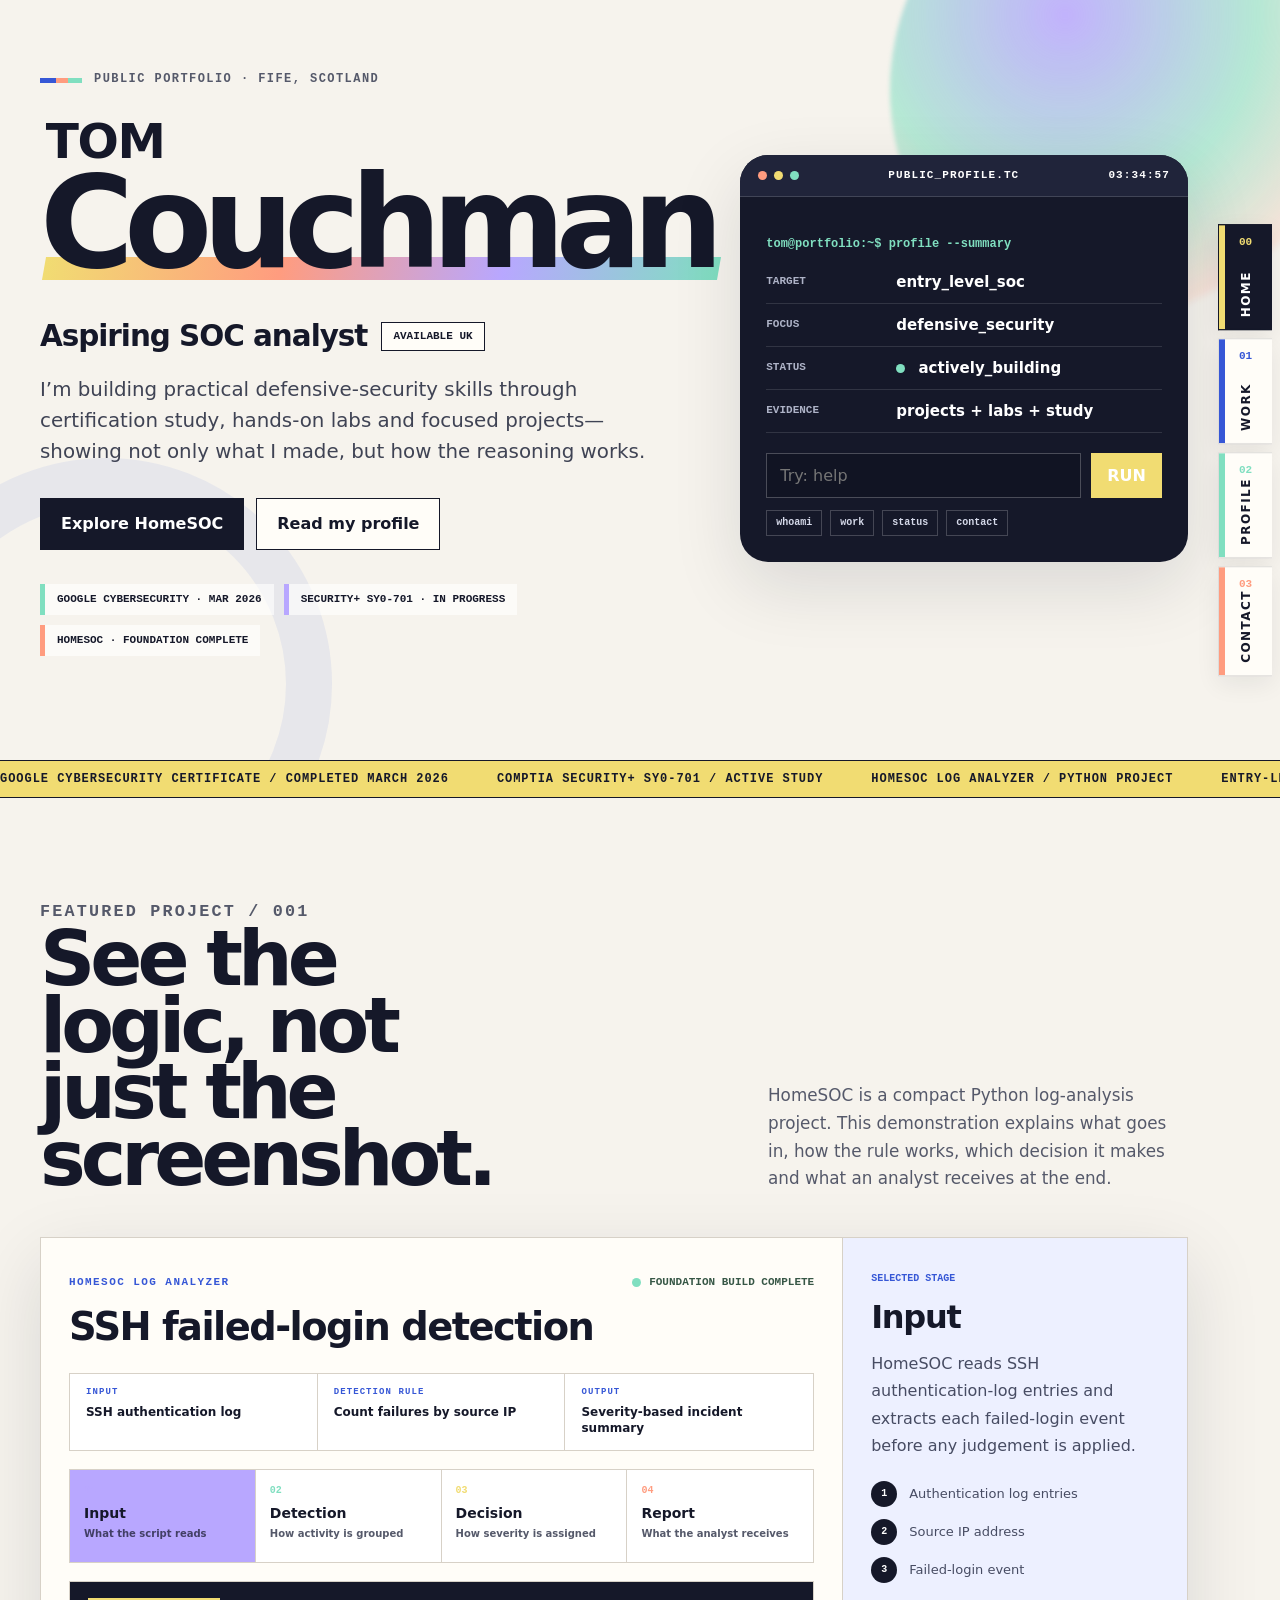
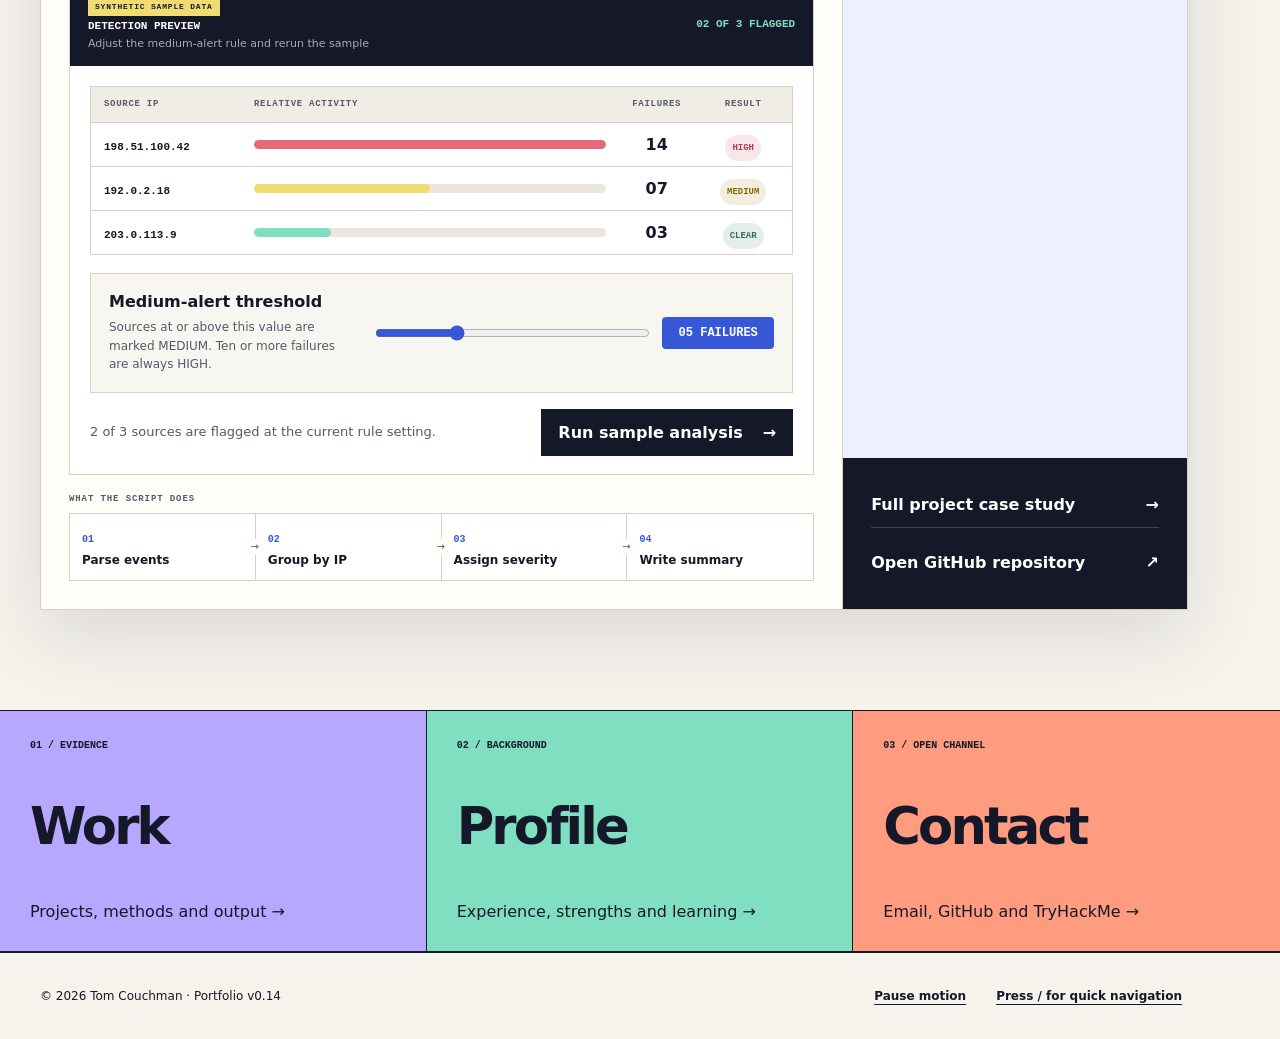
==== commit 467e227a: "Refresh mobile portfolio styles" ====
--- a/index.html
+++ b/index.html
@@ -27,7 +27,7 @@
   <meta content="https://tomcouchman.github.io/assets/social-preview.png" name="twitter:image"/>
   <meta content="Tom Couchman, aspiring SOC analyst — cybersecurity portfolio" name="twitter:image:alt"/>
   <link href="assets/favicon.svg" rel="icon" type="image/svg+xml"/>
-  <link href="assets/css/styles.css" rel="stylesheet"/>
+  <link href="assets/css/styles.css?v=0.14.2" rel="stylesheet"/>
   <script defer="" src="assets/js/main.js">
   </script>
  </head>
--- a/assets/css/styles.css
+++ b/assets/css/styles.css
@@ -211,13 +211,109 @@
 .error-grid .content-card{min-height:280px}
 
 @media(max-width:720px){
-  .edge-nav{padding-bottom:env(safe-area-inset-bottom)}
-  .hero{padding-bottom:calc(74px + env(safe-area-inset-bottom))}
-  footer{padding-bottom:calc(84px + env(safe-area-inset-bottom))}
-  .footer-actions{align-items:flex-start;justify-content:flex-start;gap:14px}
-  .table-scroll{margin-inline:-1px}
-  .ip-table{min-width:560px}
-  .demo-label{font-size:7px}
+  .edge-nav{
+    padding-bottom:env(safe-area-inset-bottom);
+  }
+
+  .hero{
+    padding-bottom:calc(74px + env(safe-area-inset-bottom));
+  }
+
+  footer{
+    padding-bottom:calc(84px + env(safe-area-inset-bottom));
+  }
+
+  .footer-actions{
+    align-items:flex-start;
+    justify-content:flex-start;
+    gap:14px;
+  }
+
+  .table-scroll{
+    margin-inline:0;
+    overflow:visible;
+    border:0;
+  }
+
+  .ip-table,
+  .ip-table tbody,
+  .ip-table tr,
+  .ip-table td{
+    display:block;
+    width:100%;
+  }
+
+  .ip-table{
+    min-width:0;
+    background:transparent;
+  }
+
+  .ip-table thead{
+    display:none;
+  }
+
+  .ip-table tbody{
+    display:grid;
+    gap:12px;
+  }
+
+  .ip-table tbody tr{
+    padding:14px;
+    border:1px solid var(--line);
+    background:#fff;
+  }
+
+  .ip-table td{
+    display:grid;
+    grid-template-columns:100px minmax(0,1fr);
+    gap:12px;
+    align-items:center;
+    padding:8px 0;
+    border:0;
+    text-align:left !important;
+  }
+
+  .ip-table td::before{
+    font:800 8px/1.2 ui-monospace,SFMono-Regular,Consolas,monospace;
+    letter-spacing:.08em;
+    text-transform:uppercase;
+    color:var(--ink-soft);
+  }
+
+  .ip-table td:nth-child(1)::before{
+    content:"Source IP";
+  }
+
+  .ip-table td:nth-child(2)::before{
+    content:"Activity";
+  }
+
+  .ip-table td:nth-child(3)::before{
+    content:"Failures";
+  }
+
+  .ip-table td:nth-child(4)::before{
+    content:"Result";
+  }
+
+  .ip-table code{
+    font-size:11px;
+    overflow-wrap:anywhere;
+  }
+
+  .ip-table .ip-bar{
+    width:100%;
+  }
+
+  .severity{
+    width:max-content;
+    padding:7px 10px;
+    font-size:9px;
+  }
+
+  .demo-label{
+    font-size:7px;
+  }
 }
 
 @media(prefers-reduced-motion:reduce){
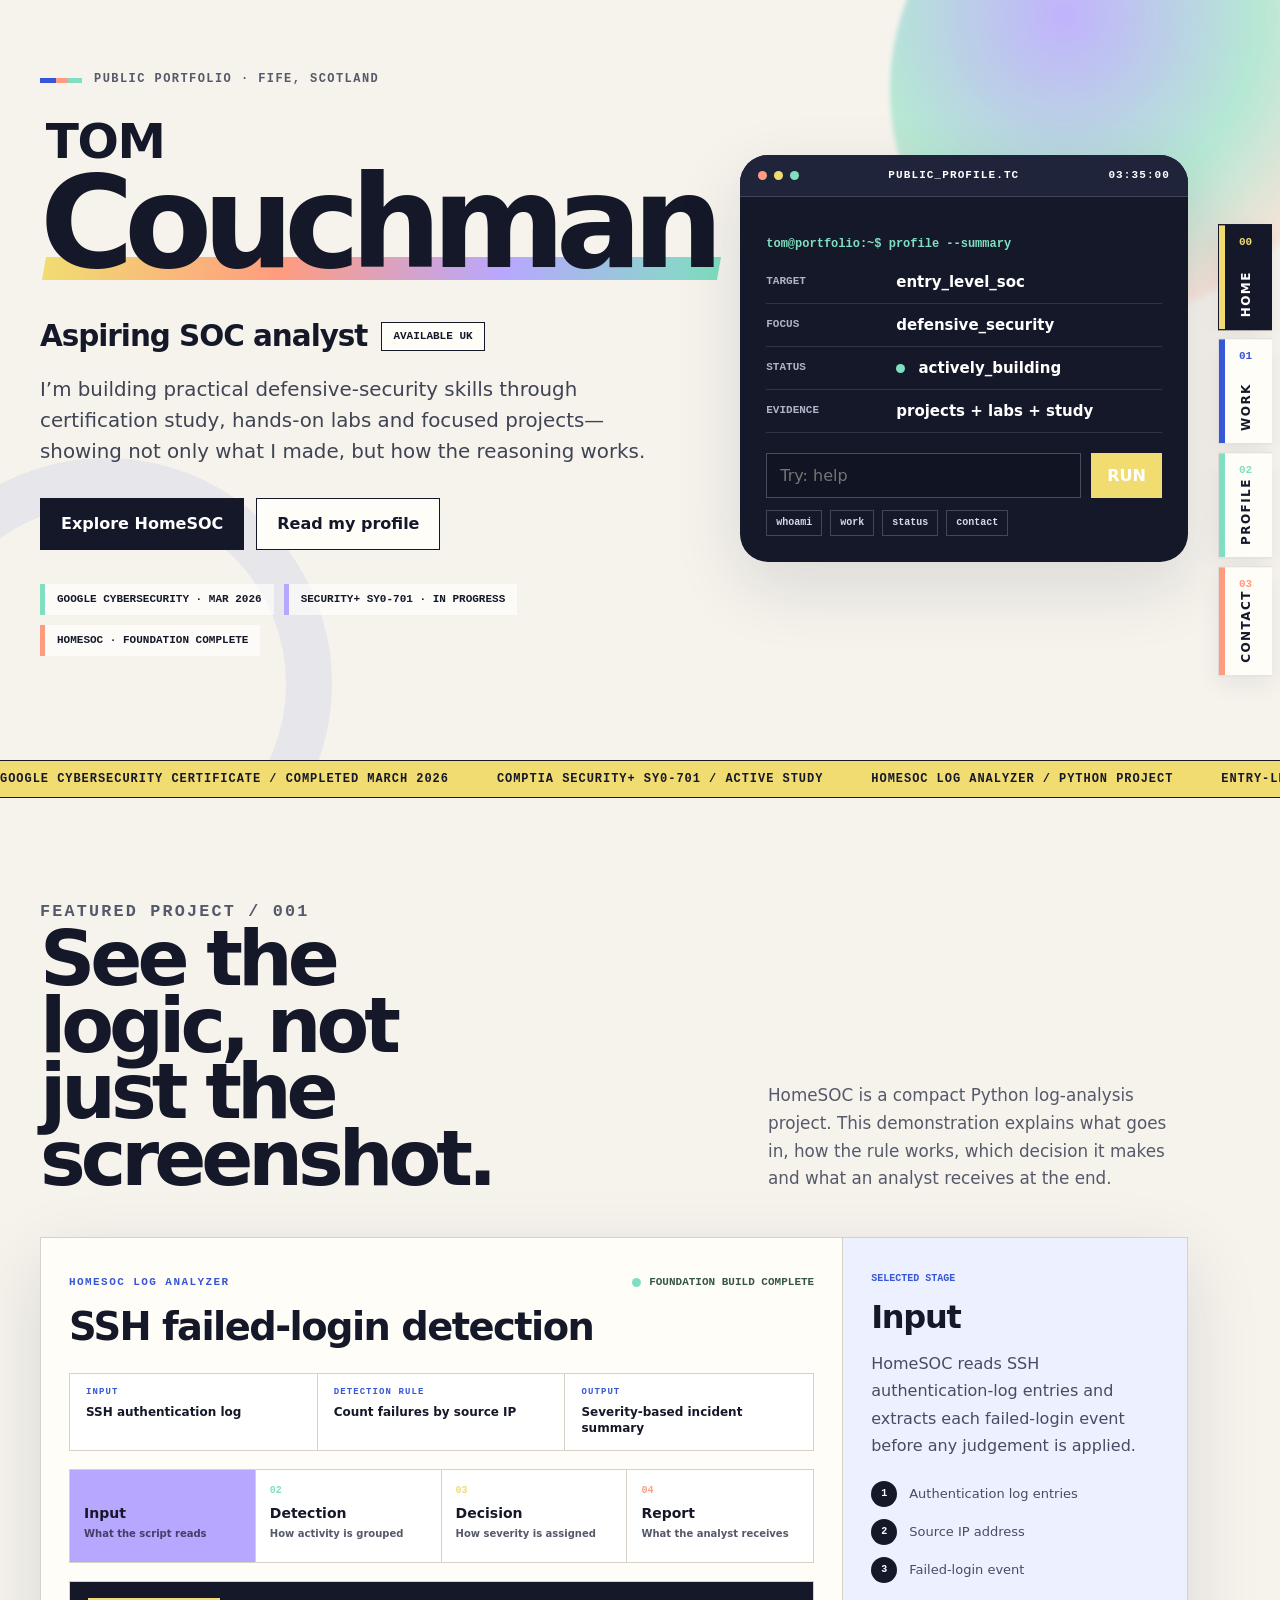
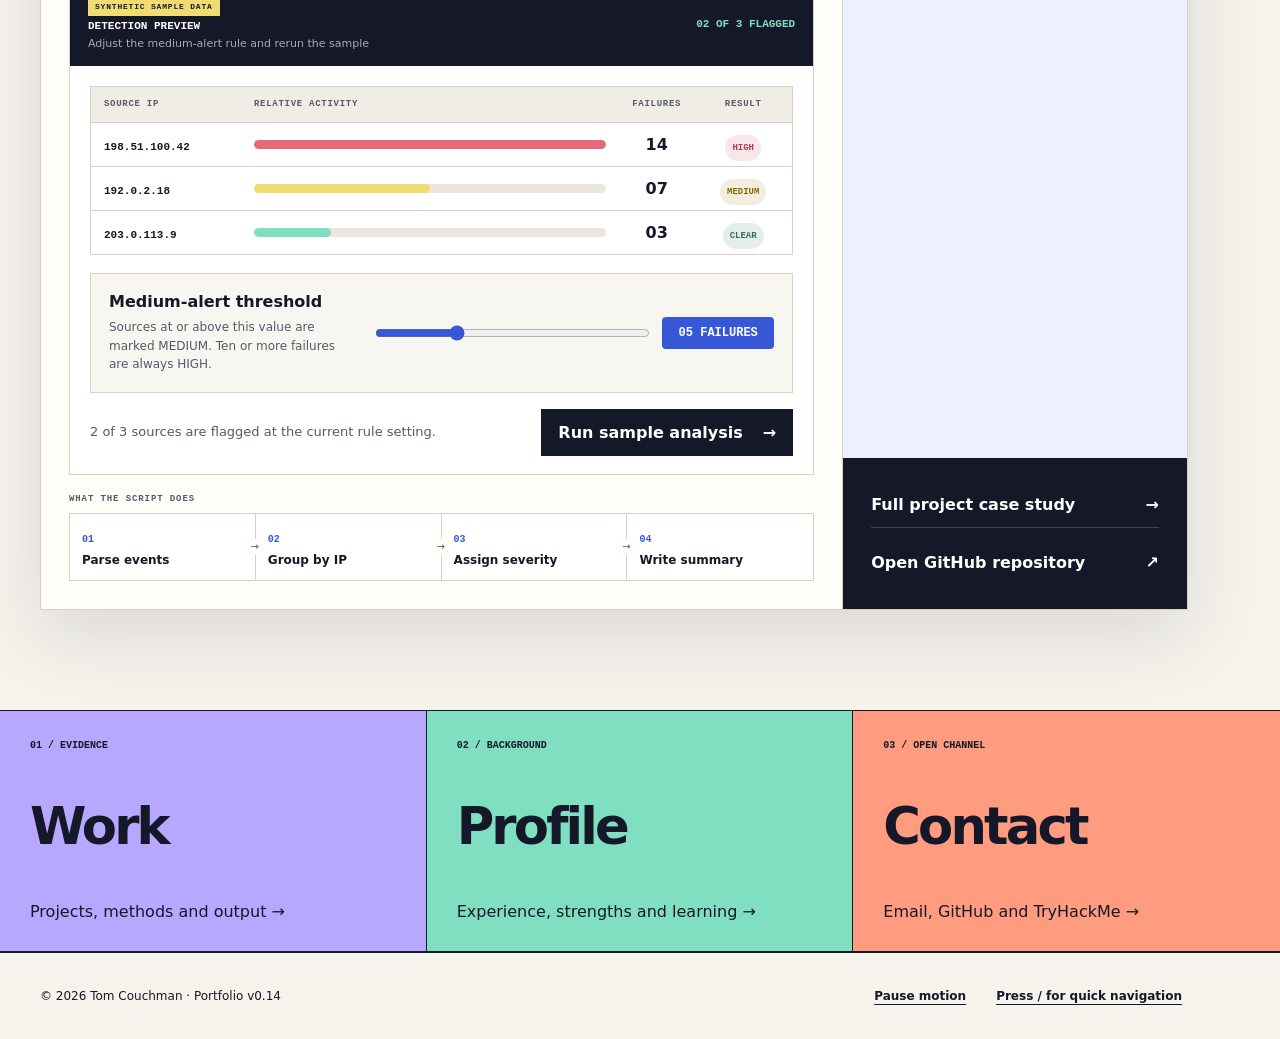
==== commit 432e5701: "Refresh mobile name styling" ====
--- a/index.html
+++ b/index.html
@@ -27,7 +27,7 @@
   <meta content="https://tomcouchman.github.io/assets/social-preview.png" name="twitter:image"/>
   <meta content="Tom Couchman, aspiring SOC analyst — cybersecurity portfolio" name="twitter:image:alt"/>
   <link href="assets/favicon.svg" rel="icon" type="image/svg+xml"/>
-  <link href="assets/css/styles.css?v=0.14.2" rel="stylesheet"/>
+  <link href="assets/css/styles.css?v=0.14.3" rel="stylesheet"/>
   <script defer="" src="assets/js/main.js">
   </script>
  </head>
--- a/assets/css/styles.css
+++ b/assets/css/styles.css
@@ -96,7 +96,24 @@
 @media(prefers-reduced-motion:reduce){*,*::before,*::after{animation-duration:.001ms!important;animation-iteration-count:1!important;scroll-behavior:auto!important}.reveal{opacity:1;transform:none;transition:none}}
 @media(max-width:720px){
   .hero-copy,.hero-console{min-width:0;width:100%}
-  .name-lockup{display:block;width:100%;max-width:100%;overflow:hidden}
+  .name-lockup{
+  display:block;
+  width:100%;
+  max-width:100%;
+  overflow:visible;
+}
+
+.name-lockup .surname{
+  display:inline-block;
+  width:max-content;
+  max-width:100%;
+}
+
+.name-lockup .surname::after{
+  left:0;
+  right:0;
+  bottom:-.04em;
+}
   .name-lockup h1{font-size:clamp(3.8rem,18.2vw,5.4rem);white-space:nowrap;letter-spacing:-.085em}
   .name-lockup .first{font-size:.34em;white-space:normal}
   .console-top{padding:13px 14px;gap:8px}.console-top p{font-size:9px;white-space:nowrap}.console-top p:last-child{font-size:8px}
@@ -297,8 +314,10 @@
   }
 
   .ip-table code{
+    display:block;
     font-size:11px;
-    overflow-wrap:anywhere;
+    white-space:nowrap;
+    font-variant-numeric:tabular-nums;
   }
 
   .ip-table .ip-bar{
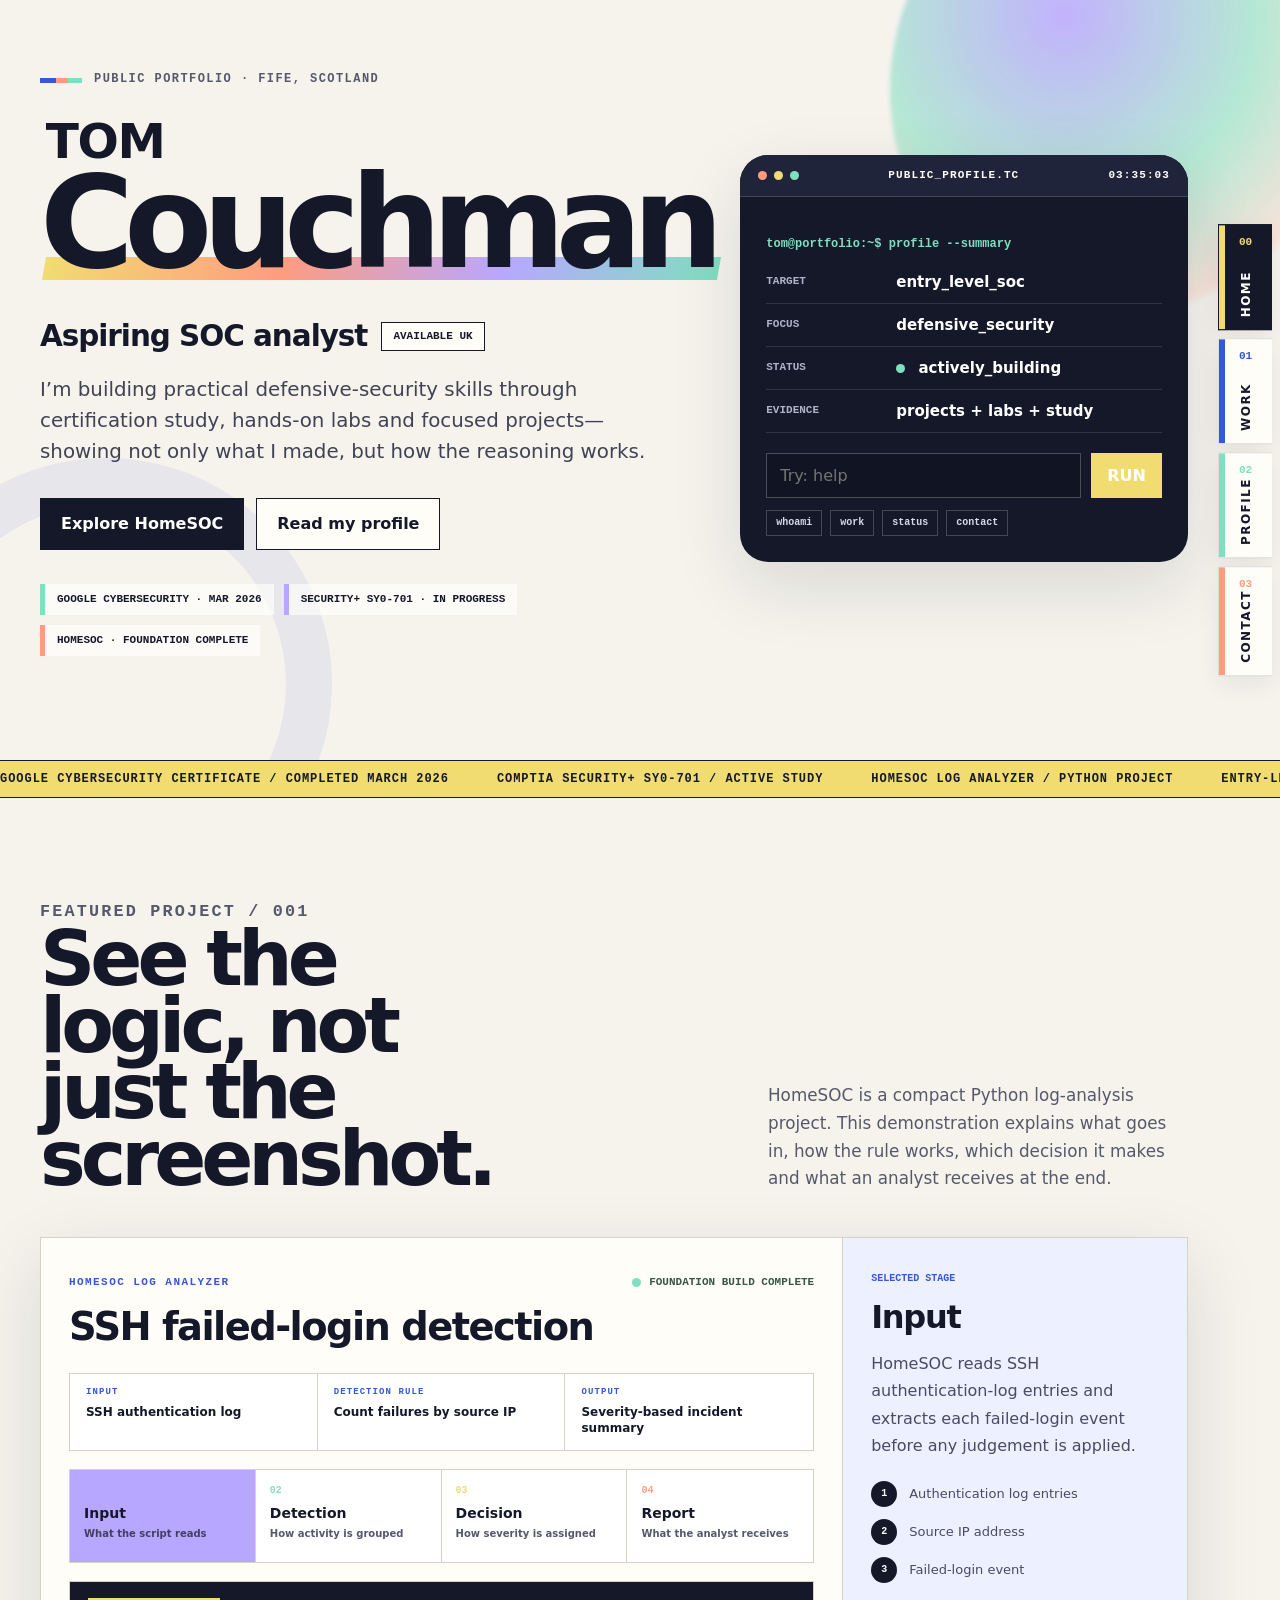
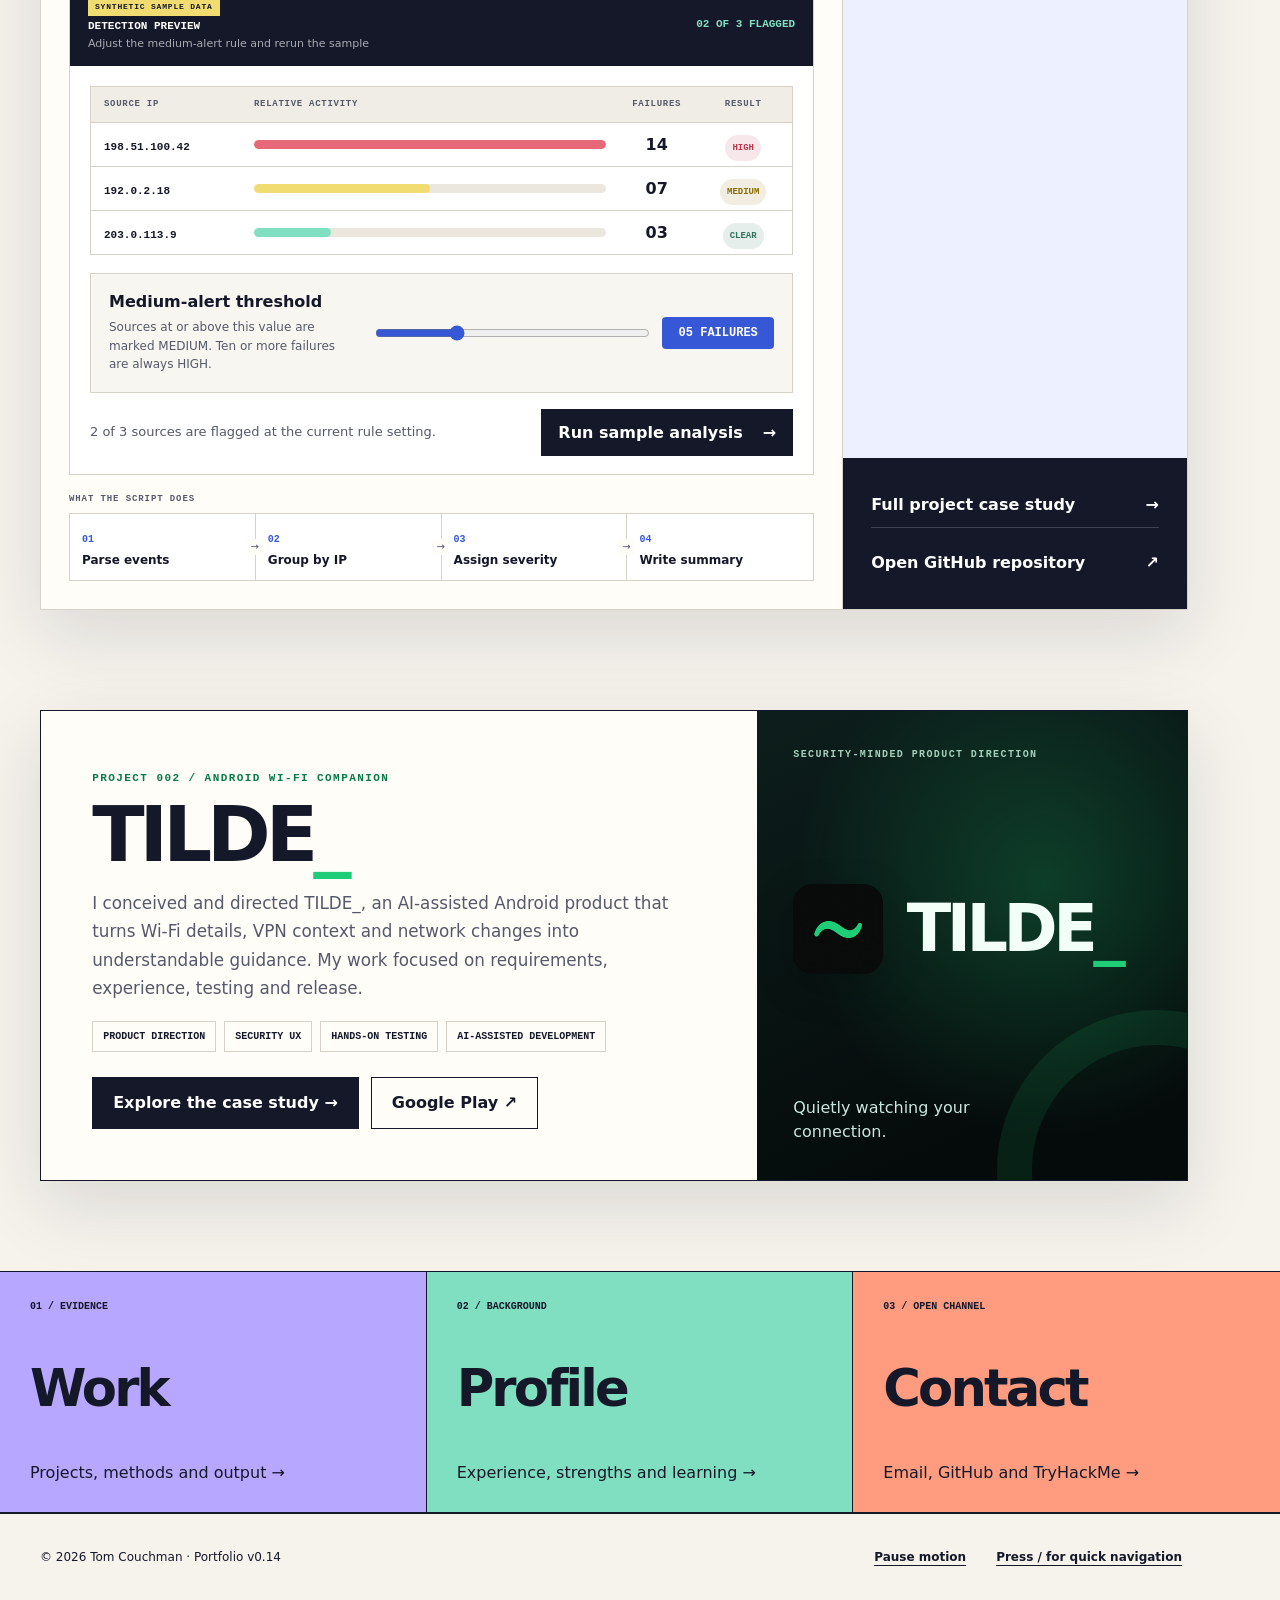
==== commit 1b3f311d: "Publish TILDE_ Android Wi-Fi companion case study" ====
--- a/index.html
+++ b/index.html
@@ -28,6 +28,7 @@
   <meta content="Tom Couchman, aspiring SOC analyst — cybersecurity portfolio" name="twitter:image:alt"/>
   <link href="assets/favicon.svg" rel="icon" type="image/svg+xml"/>
   <link href="assets/css/styles.css?v=0.14.3" rel="stylesheet"/>
+  <link href="assets/css/tilde.css" rel="stylesheet"/>
   <script defer="" src="assets/js/main.js">
   </script>
  </head>
@@ -573,6 +574,16 @@
      </aside>
     </div>
    </section>
+   <section class="tilde-feature reveal" aria-labelledby="tilde-home-title">
+    <div class="tilde-feature-copy">
+     <p class="section-tag">Project 002 / Android Wi-Fi Companion</p>
+     <h2 id="tilde-home-title" class="tilde-name">TILDE<span class="tilde-underscore">_</span></h2>
+     <p>I conceived and directed TILDE_, an AI-assisted Android product that turns Wi-Fi details, VPN context and network changes into understandable guidance. My work focused on requirements, experience, testing and release.</p>
+     <div class="tilde-points" aria-label="TILDE_ project contributions"><span>Product direction</span><span>Security UX</span><span>Hands-on testing</span><span>AI-assisted development</span></div>
+     <div class="hero-actions"><a class="button primary" href="tilde.html">Explore the case study →</a><a class="button ghost" href="https://play.google.com/store/apps/details?id=com.tildecompanion.app" rel="noopener noreferrer" target="_blank">Google Play ↗</a></div>
+    </div>
+    <div class="tilde-brandboard" aria-label="TILDE_ app icon and wordmark"><small>Security-minded product direction</small><div class="tilde-brand-identity"><span class="tilde-app-icon tilde-brand-icon" role="img" aria-label="TILDE_ app icon, green wave on dark background"><svg viewBox="0 0 240 240" aria-hidden="true" focusable="false" xmlns="http://www.w3.org/2000/svg"><path d="M64 132 C79 94 97 89 119 109 C145 131 170 143 183 111" fill="none" stroke="#1fcd77" stroke-width="16" stroke-linecap="round" stroke-linejoin="round"/></svg></span><div class="tilde-brandmark">TILDE<em>_</em></div></div><p>Quietly watching your connection.</p></div>
+   </section>
    <section aria-label="Explore the portfolio" class="quick-links">
     <a href="work.html">
      <small>
--- a/assets/css/tilde.css
+++ b/assets/css/tilde.css
@@ -0,0 +1,166 @@
+/* TILDE_ portfolio extension: scoped to project-specific classes. */
+.tilde-feature{margin:0 92px 90px 40px;display:grid;grid-template-columns:minmax(0,1.25fr) minmax(260px,.75fr);overflow:hidden;border:1px solid var(--ink);background:var(--paper-2);box-shadow:var(--shadow)}
+.tilde-feature-copy{padding:clamp(26px,4vw,54px)}
+.tilde-feature h2{margin:4px 0 18px;letter-spacing:-.065em;font-size:clamp(3rem,6vw,6.3rem);line-height:.92}
+.tilde-feature-copy>p:not(.section-tag){font-size:1.05rem;line-height:1.7;color:var(--ink-soft);max-width:54ch}
+.tilde-feature .hero-actions{margin-top:25px}
+.tilde-kicker{font:800 11px/1.3 ui-monospace,SFMono-Regular,Consolas,monospace;text-transform:uppercase;letter-spacing:.1em;color:var(--tilde-green-dark)}
+.tilde-brandboard{position:relative;min-height:300px;background:radial-gradient(circle at 60% 28%,rgba(31,205,119,.23),transparent 55%),linear-gradient(155deg,#0c1e1b,#050b0b 78%);color:#e8fff6;display:flex;flex-direction:column;justify-content:space-between;padding:36px;overflow:hidden}
+.tilde-brandboard::after{content:"";position:absolute;width:250px;height:250px;right:-130px;bottom:-150px;border:35px solid rgba(31,205,119,.11);border-radius:50%}
+.tilde-brandboard small{position:relative;z-index:1;color:#b5d8d1;font:800 10px/1.5 ui-monospace,SFMono-Regular,Consolas,monospace;letter-spacing:.14em;text-transform:uppercase}
+.tilde-brandmark{position:relative;z-index:1;font-weight:850;letter-spacing:-.07em;font-size:clamp(3.5rem,6vw,6.5rem);line-height:1}
+.tilde-brandmark em{font-style:normal;color:var(--tilde-green)}
+.tilde-brandboard p{position:relative;z-index:1;margin:0;color:#c8e7dc;font-size:1rem;line-height:1.5;max-width:26ch}
+.tilde-points{display:flex;flex-wrap:wrap;gap:8px;margin:18px 0 0}
+.tilde-points span{font:800 10px/1.3 ui-monospace,SFMono-Regular,Consolas,monospace;text-transform:uppercase;border:1px solid var(--line);padding:8px 10px}
+.tilde-work-card{grid-column:1/-1;display:grid;grid-template-columns:minmax(0,1.2fr) minmax(260px,.8fr);gap:0;padding:0;overflow:hidden}
+.tilde-work-card .tilde-work-copy{padding:30px}
+.tilde-work-card h2{margin:0 0 12px}
+.tilde-work-card .tilde-brandboard{min-height:290px}
+.tilde-work-card .hero-actions{margin-top:22px}
+.tilde-case-hero{--page-accent:rgba(31,205,119,.36)}
+.tilde-case-hero h1{font-size:clamp(4.8rem,12vw,11rem)}
+.tilde-case-content{padding:25px 92px 95px 40px}
+.tilde-case-intro{display:grid;grid-template-columns:minmax(0,1fr) minmax(290px,.7fr);border:1px solid var(--line);background:var(--paper-2)}
+.tilde-case-intro .tilde-intro-text{padding:clamp(26px,4vw,55px)}
+.tilde-case-intro h2{margin:10px 0 20px;font-size:clamp(2.6rem,5.5vw,5.5rem);line-height:.95;letter-spacing:-.06em}
+.tilde-case-intro p{font-size:1.04rem;line-height:1.7;color:var(--ink-soft)}
+.tilde-case-intro .tilde-brandboard{min-height:350px}
+.tilde-case-section{margin-top:55px}
+.tilde-case-section>h2{font-size:clamp(2.3rem,4.8vw,4.7rem);line-height:1.02;letter-spacing:-.05em;margin:0 0 24px}
+.tilde-case-grid{display:grid;grid-template-columns:repeat(2,minmax(0,1fr));gap:17px}
+.tilde-case-grid article{padding:26px;border:1px solid var(--line);background:var(--paper-2)}
+.tilde-case-grid h3{font-size:1.3rem;letter-spacing:-.03em;margin:2px 0 8px}
+.tilde-case-grid p{margin:0;color:var(--ink-soft);line-height:1.7}
+.tilde-case-grid .tilde-number{font:800 11px/1 ui-monospace,SFMono-Regular,Consolas,monospace;color:var(--blue)}
+.tilde-case-callout{margin-top:55px;display:grid;grid-template-columns:1fr 1fr;gap:28px;background:var(--ink);color:#fff;padding:clamp(24px,4vw,45px)}
+.tilde-case-callout h2{margin:0;font-size:clamp(2.1rem,3.7vw,3.9rem);letter-spacing:-.05em;line-height:1.05}
+.tilde-case-callout p{color:#d7dcea;line-height:1.72;margin:0}
+.tilde-case-footer{margin-top:40px;display:flex;gap:12px;flex-wrap:wrap}
+.tilde-case-footer .button.ghost{background:transparent}
+@media(max-width:1000px){.tilde-feature{margin-right:82px}.tilde-case-content{padding-right:82px}}
+@media(max-width:720px){.tilde-feature{grid-template-columns:1fr;margin:0 18px 78px}.tilde-feature-copy{padding:24px}.tilde-brandboard{min-height:230px;padding:25px}.tilde-work-card{grid-template-columns:1fr}.tilde-work-card .tilde-work-copy{padding:22px}.tilde-case-content{padding:24px 18px 85px}.tilde-case-intro,.tilde-case-callout,.tilde-case-grid{grid-template-columns:1fr}.tilde-case-intro .tilde-intro-text{padding:24px}.tilde-case-intro .tilde-brandboard{min-height:250px}.tilde-case-section{margin-top:43px}.tilde-case-grid article{padding:21px}.tilde-case-callout{padding:25px}}
+
+
+/* Play Store release: editorial feature, sized for mobile and desktop */
+.tilde-release-status{display:inline-flex;align-items:center;gap:8px;font:800 11px/1.4 ui-monospace,SFMono-Regular,Consolas,monospace;letter-spacing:.08em;text-transform:uppercase;color:#125e3c;background:#e3f9ed;border:1px solid #a6d8be;padding:10px 12px;margin:2px 0 16px}
+.tilde-release-status::before{content:"";width:9px;height:9px;border-radius:50%;background:var(--tilde-green-dark);box-shadow:0 0 0 4px rgba(31,205,119,.13)}
+.tilde-store-actions{display:flex;flex-wrap:wrap;gap:10px;align-items:center;margin:20px 0 10px}
+.tilde-store-actions .button{min-height:49px}
+.tilde-store-actions .button.primary{background:#132720;color:#fff;border-color:#132720}
+.tilde-store-actions .button.primary:hover{background:#156b49;border-color:#156b49}
+.tilde-store-note{font-size:12px!important;line-height:1.5!important;margin:0 0 16px!important;color:#596373!important}
+.tilde-release-panel{margin-top:50px;border:1px solid #173a36;background:linear-gradient(130deg,#091a19,#103028 78%);color:#eefcf8;padding:clamp(22px,4vw,44px);display:grid;grid-template-columns:minmax(0,1.1fr) minmax(200px,.7fr);gap:28px;align-items:center}
+.tilde-release-panel .section-tag{color:var(--tilde-green)}
+.tilde-release-panel h2{font-size:clamp(2.3rem,4.4vw,4.3rem);letter-spacing:-.06em;line-height:1;margin:0 0 17px}
+.tilde-release-panel p{color:#c0dad2;line-height:1.7;margin:0 0 14px;max-width:60ch}
+.tilde-release-panel .button{background:var(--tilde-green);color:#081b13;border-color:var(--tilde-green)}
+.tilde-release-panel .button:hover{background:#c9ffe8;border-color:#c9ffe8}
+.tilde-proof{padding:20px;border:1px solid rgba(183,244,220,.28);background:rgba(255,255,255,.04)}
+.tilde-proof .tilde-brandmark{font-size:clamp(3.4rem,5vw,5.9rem);color:#f4fff9;margin-bottom:12px}
+.tilde-proof p{margin:0}
+.tilde-proof small{display:block;color:#a4dcc8;font:800 10px/1.5 ui-monospace,SFMono-Regular,Consolas,monospace;letter-spacing:.11em;text-transform:uppercase;margin-bottom:24px}
+.tilde-release-meta{font:800 10px/1.4 ui-monospace,SFMono-Regular,Consolas,monospace;color:#ace1ce;margin-top:20px}
+@media(max-width:720px){.tilde-release-panel{grid-template-columns:1fr;gap:16px;padding:24px}.tilde-proof{padding:18px}.tilde-store-actions{display:grid;grid-template-columns:1fr}.tilde-store-actions .button{justify-content:center}}
+
+/* Clarifies AI-assisted implementation and personal responsibility. */
+.tilde-attribution{margin:20px 0 22px;padding:18px 20px;border-left:5px solid var(--tilde-green-dark);background:#edf8f2;color:#193a31}
+.tilde-attribution strong{display:block;font-size:14px;margin-bottom:8px}
+.tilde-attribution p{margin:0!important;color:#2c4c42!important;font-size:14px;line-height:1.65!important}
+.tilde-tech-context{max-width:850px;line-height:1.7;color:#414858;background:#fff;border:1px solid var(--line);padding:18px 20px;margin:0 0 22px}
+.tilde-tech-context strong{color:var(--ink)}
+@media(max-width:720px){.tilde-attribution,.tilde-tech-context{padding:16px}}
+
+
+/* TILDE_ brand refresh (Google Play icon and its vivid green wave). */
+:root{--tilde-green:#1fcd77;--tilde-green-dark:#087b48;--tilde-night:#080c0a}
+.tilde-main-title{white-space:nowrap}
+.tilde-hero-lockup{display:flex;align-items:center;gap:clamp(12px,2.4vw,32px);min-width:0;position:relative;z-index:1}
+.tilde-case-hero .tilde-main-title{font-size:clamp(4.2rem,10vw,10.4rem);letter-spacing:-.082em;line-height:.95}
+.tilde-case-hero .tilde-underscore,.tilde-feature .tilde-underscore{color:var(--tilde-green-dark)}
+.tilde-hero-icon-link{display:inline-flex;flex:none;align-items:center;justify-content:center;border-radius:22%;box-shadow:0 13px 32px rgba(4,40,24,.21);transition:transform .2s ease}
+.tilde-hero-icon-link:hover{transform:translateY(-3px)}
+.tilde-app-icon{display:block;width:92px;height:92px;flex:none;border-radius:22%;background:#060b0a;color:#fff;position:relative;overflow:hidden}
+.tilde-app-icon svg{display:block;width:100%;height:100%}
+.tilde-app-icon::after{content:"";position:absolute;inset:0;background:url("../images/tilde-app-icon.png") center/cover no-repeat;pointer-events:none}
+.tilde-hero-icon{width:clamp(70px,7vw,110px);height:clamp(70px,7vw,110px)}
+.tilde-brand-identity{display:flex;align-items:center;gap:clamp(13px,2.1vw,24px);min-width:0;position:relative;z-index:1}
+.tilde-brand-icon{width:clamp(68px,7vw,92px);height:clamp(68px,7vw,92px);box-shadow:0 12px 42px rgba(0,0,0,.2)}
+.tilde-brand-identity .tilde-brandmark{font-size:clamp(2.9rem,5.1vw,5.1rem);min-width:0;white-space:nowrap;line-height:1.04}
+.tilde-brandboard{background:radial-gradient(circle at 67% 37%,rgba(31,205,119,.23),transparent 61%),linear-gradient(155deg,#0c1e1b,#050b0b 78%)}
+.tilde-brandboard .tilde-brandmark,.tilde-proof .tilde-brandmark{color:#f2fff8}
+.tilde-brandboard small,.tilde-proof small{color:#a6cfbb}
+.tilde-case-hero::after{background:radial-gradient(circle at 50% 50%,rgba(31,205,119,.45),rgba(31,205,119,.1) 58%,transparent 70%)}
+.tilde-case-content .section-tag,.tilde-case-grid .tilde-number{color:var(--tilde-green-dark)}
+.tilde-release-panel .section-tag{color:var(--tilde-green)}
+.tilde-release-panel .tilde-brandmark em{color:var(--tilde-green)}
+.tilde-release-panel .tilde-proof .tilde-brand-identity{gap:14px}
+.tilde-release-panel .tilde-brand-icon{width:74px;height:74px}
+.tilde-release-panel .tilde-proof .tilde-brandmark{font-size:clamp(2.6rem,4vw,4.3rem);margin-bottom:0}
+.tilde-feature .tilde-feature-copy .section-tag,.tilde-work-card .section-tag{color:var(--tilde-green-dark)}
+.tilde-feature .tilde-name{white-space:nowrap}
+.tilde-attribution{background:#eaf8ef}
+@media(max-width:1000px){.tilde-case-hero .tilde-main-title{font-size:clamp(4rem,10vw,8rem)}}
+@media(max-width:720px){
+  .tilde-case-hero .tilde-main-title{font-size:clamp(3rem,15vw,5.6rem)}
+  .tilde-hero-icon{width:clamp(56px,17vw,76px);height:clamp(56px,17vw,76px)}
+  .tilde-hero-lockup{gap:12px}
+  .tilde-brand-identity .tilde-brandmark{font-size:clamp(2.7rem,10vw,4.8rem)}
+  .tilde-brand-icon{width:clamp(60px,18vw,78px);height:clamp(60px,18vw,78px)}
+  .tilde-proof .tilde-brand-identity .tilde-brandmark{font-size:clamp(2.2rem,9vw,3.7rem)}
+  .tilde-release-panel .tilde-brand-icon{width:60px;height:60px}
+}
+@media(max-width:360px){
+  .tilde-case-hero .tilde-main-title{font-size:clamp(2.8rem,14.6vw,3.7rem)}
+  .tilde-hero-icon{width:54px;height:54px}
+  .tilde-brand-identity .tilde-brandmark{font-size:2.6rem}
+  .tilde-brand-icon{width:60px;height:60px}
+}
+@media(prefers-reduced-motion:reduce){.tilde-hero-icon-link{transition:none}}
+
+
+/* Hero lockup precision — match the Play icon, align by visible cap height. */
+.tilde-case-hero .tilde-main-title{color:#080c0a;letter-spacing:-.08em}
+.tilde-case-hero .tilde-main-title .tilde-underscore,
+.tilde-feature .tilde-underscore{color:var(--tilde-green)}
+.tilde-hero-lockup{align-items:center;column-gap:clamp(12px,2vw,25px)}
+.tilde-hero-icon-link{translate:0 clamp(10px,1.05vw,16px);box-shadow:0 12px 28px rgba(8,12,10,.16)}
+.tilde-hero-icon-link:hover{transform:translateY(-3px)}
+.tilde-hero-icon{background:#080c0a}
+@media(max-width:720px){
+  .tilde-hero-icon-link{translate:0 7px}
+  .tilde-hero-lockup{column-gap:clamp(9px,2.6vw,14px)}
+}
+@media(max-width:360px){.tilde-hero-icon-link{translate:0 5px}}
+
+
+/* Balanced case-study composition: one hero logo, useful visuals elsewhere. */
+.tilde-concept-core{width:100%;align-self:center}
+/* TILDE_ concept panel: night-mode treatment matching the app identity. */
+.tilde-concept-panel{position:relative;overflow:hidden;min-height:430px;background:radial-gradient(ellipse at 95% 0%,rgba(31,205,119,.16),transparent 54%),linear-gradient(145deg,#081b19 0%,#0c2b27 60%,#113d33 100%);border-left:1px solid #245247;display:grid;grid-template-rows:auto minmax(0,1fr) auto;row-gap:18px;padding:clamp(25px,3.4vw,42px);color:#edfdf6}
+.tilde-concept-panel:after{content:"";position:absolute;width:280px;height:280px;border:1px solid rgba(79,231,157,.19);border-radius:50%;right:-145px;top:-125px;box-shadow:0 0 0 33px rgba(64,214,141,.055),0 0 0 70px rgba(49,182,118,.035);pointer-events:none}
+.tilde-concept-panel small,.tilde-publication small{display:block;position:relative;z-index:1;font:800 10px/1.5 ui-monospace,SFMono-Regular,Consolas,monospace;text-transform:uppercase;letter-spacing:.14em}
+.tilde-concept-panel small{color:#8fe1bd}
+.tilde-concept-headline{position:relative;z-index:1;margin:30px 0 27px;font-size:clamp(2.5rem,4.3vw,4.8rem);font-weight:850;line-height:.99;letter-spacing:-.07em;color:#f1fff8}
+.tilde-concept-headline span{color:#62e6a1}
+.tilde-concept-headline em{font-style:normal;color:#1fcd77}
+.tilde-concept-flow{position:relative;z-index:1;display:grid;gap:0;background:rgba(4,25,22,.55);border:1px solid rgba(132,218,179,.25)}
+.tilde-concept-flow>div{display:grid;grid-template-columns:26px minmax(0,1fr);gap:2px 12px;align-items:start;padding:13px 15px;border-bottom:1px solid rgba(132,218,179,.16)}
+.tilde-concept-flow>div:last-child{border-bottom:0}
+.tilde-flow-index{grid-row:span 2;font:800 10px/1.55 ui-monospace,SFMono-Regular,Consolas,monospace;color:#69ebaa}
+.tilde-concept-flow strong{font-size:14px;line-height:1.2;color:#effff7}
+.tilde-concept-flow div>span:last-child{font-size:12px;color:#b3d8c8;line-height:1.4}
+.tilde-concept-panel>p{position:relative;z-index:1;color:#b8e7ce!important;margin:0!important;padding-top:0!important;font-size:13px!important;font-weight:700;line-height:1.45!important}
+.tilde-publication{padding:clamp(22px,2.7vw,34px);border:1px solid rgba(183,244,220,.22);background:rgba(255,255,255,.045)}
+.tilde-publication small{color:#a4dcc8}
+.tilde-publication-main{display:flex;align-items:center;gap:14px;padding:25px 0 20px;border-bottom:1px solid rgba(183,244,220,.22)}
+.tilde-publication-check{width:48px;height:48px;display:grid;place-items:center;flex:none;border-radius:50%;background:#1fcd77;color:#061510;font-size:26px;font-weight:900}
+.tilde-publication-main strong{display:block;font-size:clamp(1.8rem,2.2vw,2.5rem);line-height:1.1;letter-spacing:-.055em;color:#f1fff7}
+.tilde-publication-main div>span{display:block;margin-top:6px;font-size:12px;color:#b4d8cb}
+.tilde-publication dl{margin:0}
+.tilde-publication dl>div{display:flex;justify-content:space-between;gap:12px;align-items:baseline;padding:13px 0;border-bottom:1px solid rgba(183,244,220,.13)}
+.tilde-publication dl>div:last-child{border:0}
+.tilde-publication dt{font:700 10px/1.4 ui-monospace,SFMono-Regular,Consolas,monospace;color:#99b9ae;text-transform:uppercase}
+.tilde-publication dd{margin:0;color:#e7fbf3;font-size:13px;font-weight:700;text-align:right;line-height:1.4}
+@media(max-width:1000px){.tilde-concept-panel{min-height:390px}}
+@media(max-width:720px){.tilde-concept-panel{min-height:330px;border-left:0;border-top:1px solid #245247;padding:26px}.tilde-concept-headline{margin:18px 0 22px}.tilde-publication{padding:22px}.tilde-publication-main{padding:19px 0 16px}}
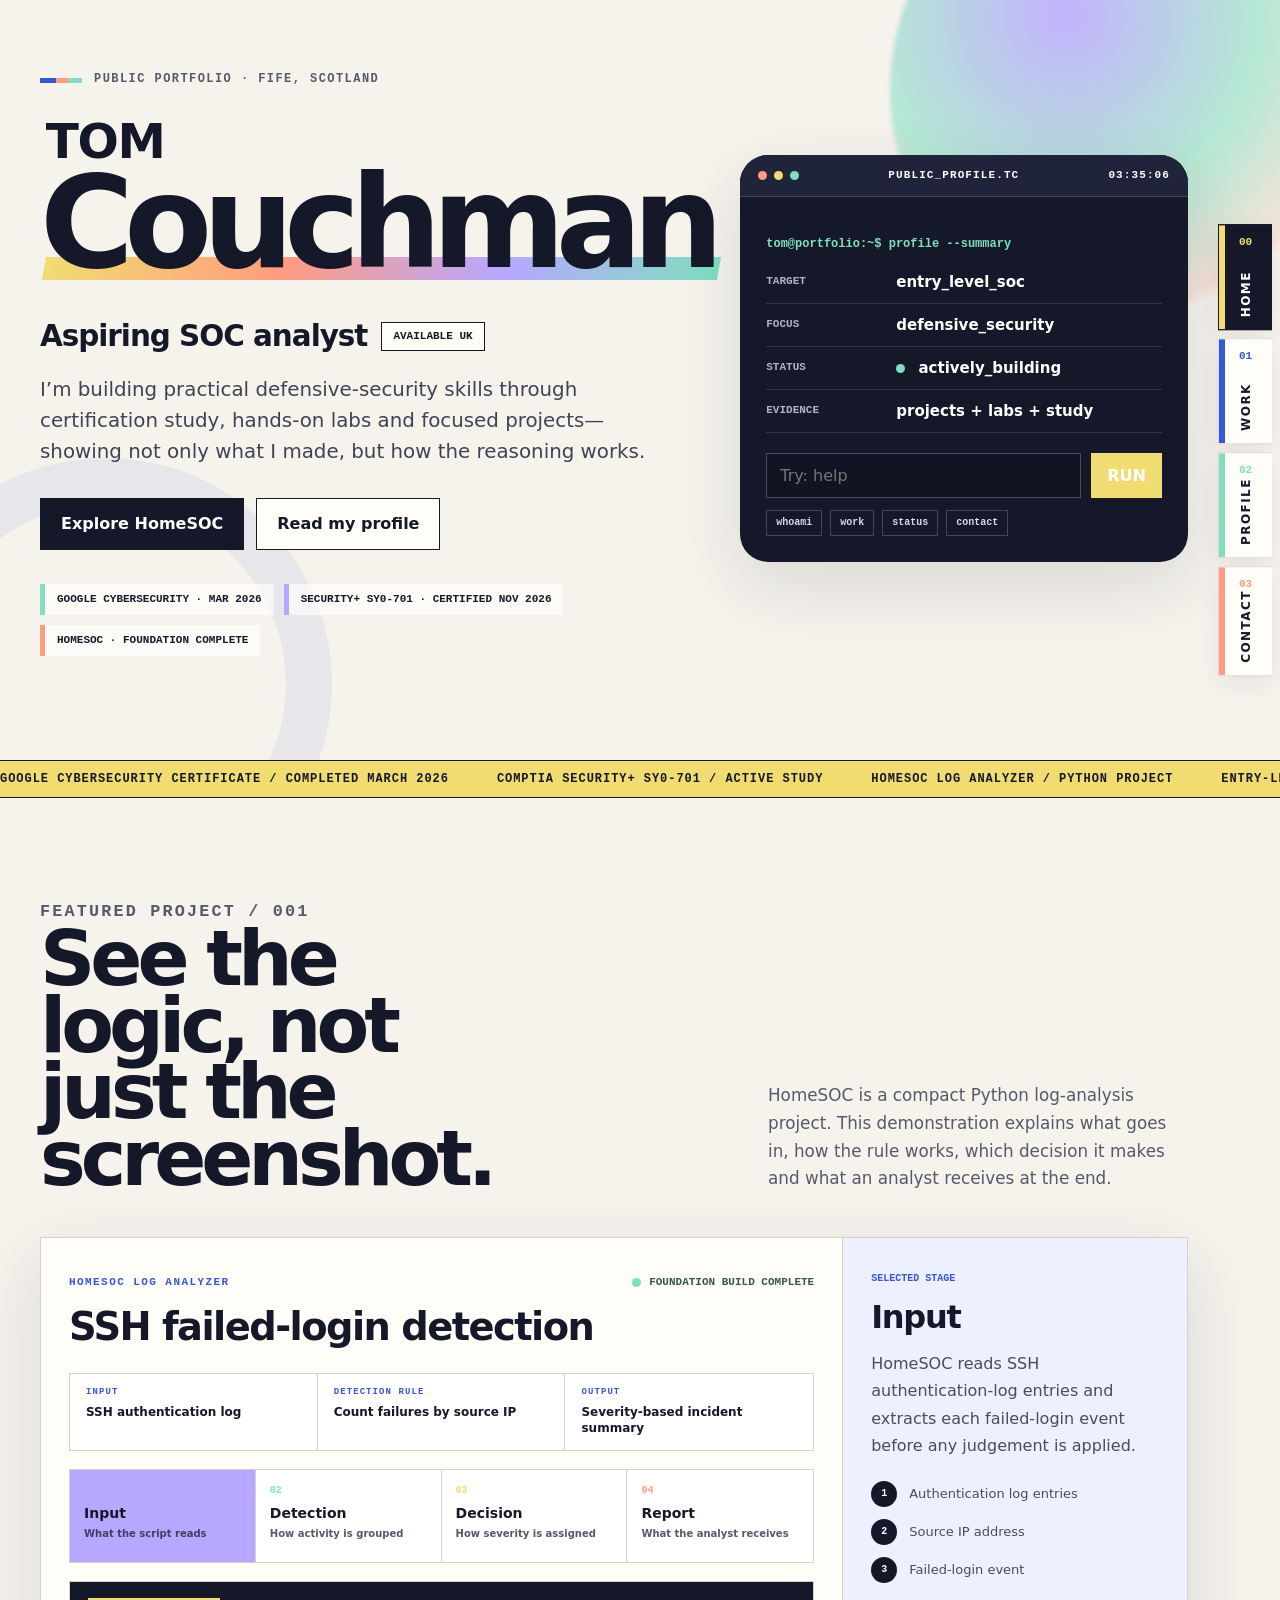
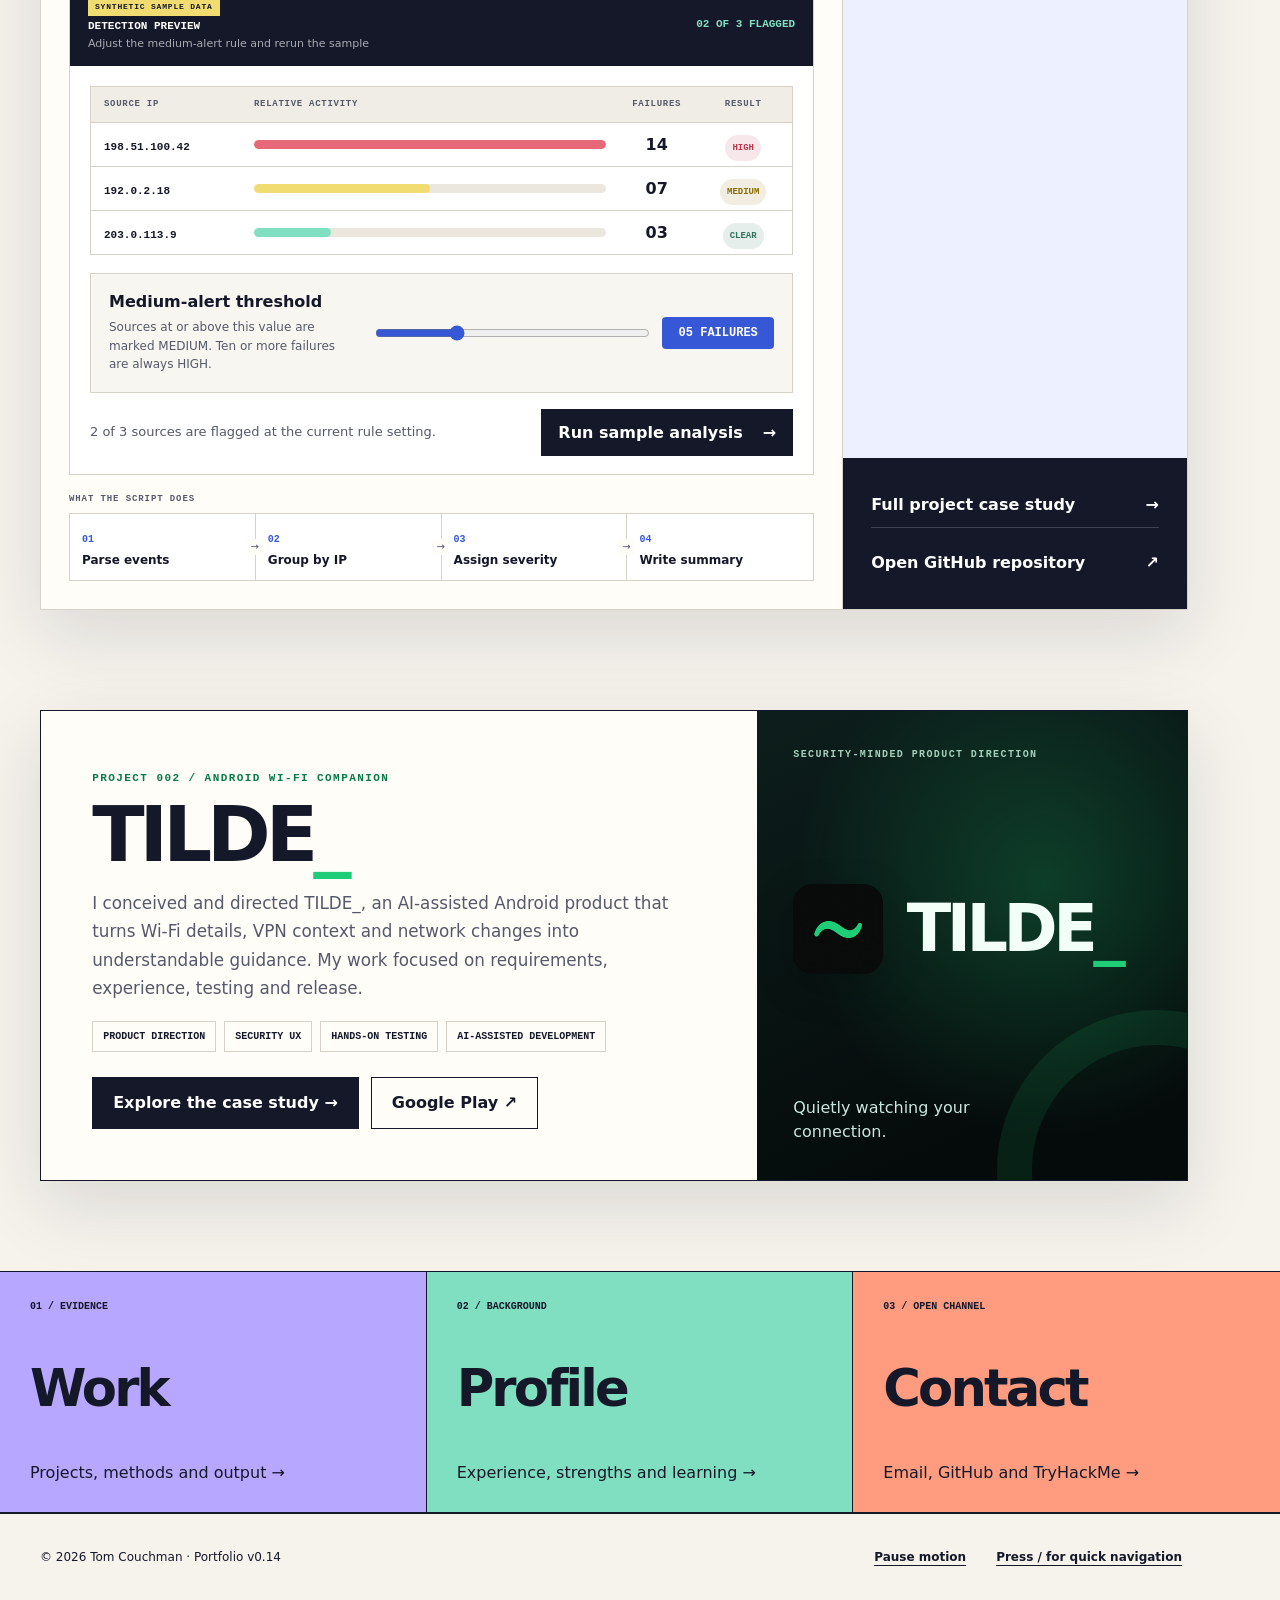
==== commit d8c1a413: "Update homepage Security+ milestone" ====
--- a/index.html
+++ b/index.html
@@ -114,7 +114,7 @@
        Google Cybersecurity · Mar 2026
       </span>
       <span>
-       Security+ SY0-701 · In progress
+       Security+ SY0-701 · Certified Nov 2026
       </span>
       <span>
        HomeSOC · Foundation complete
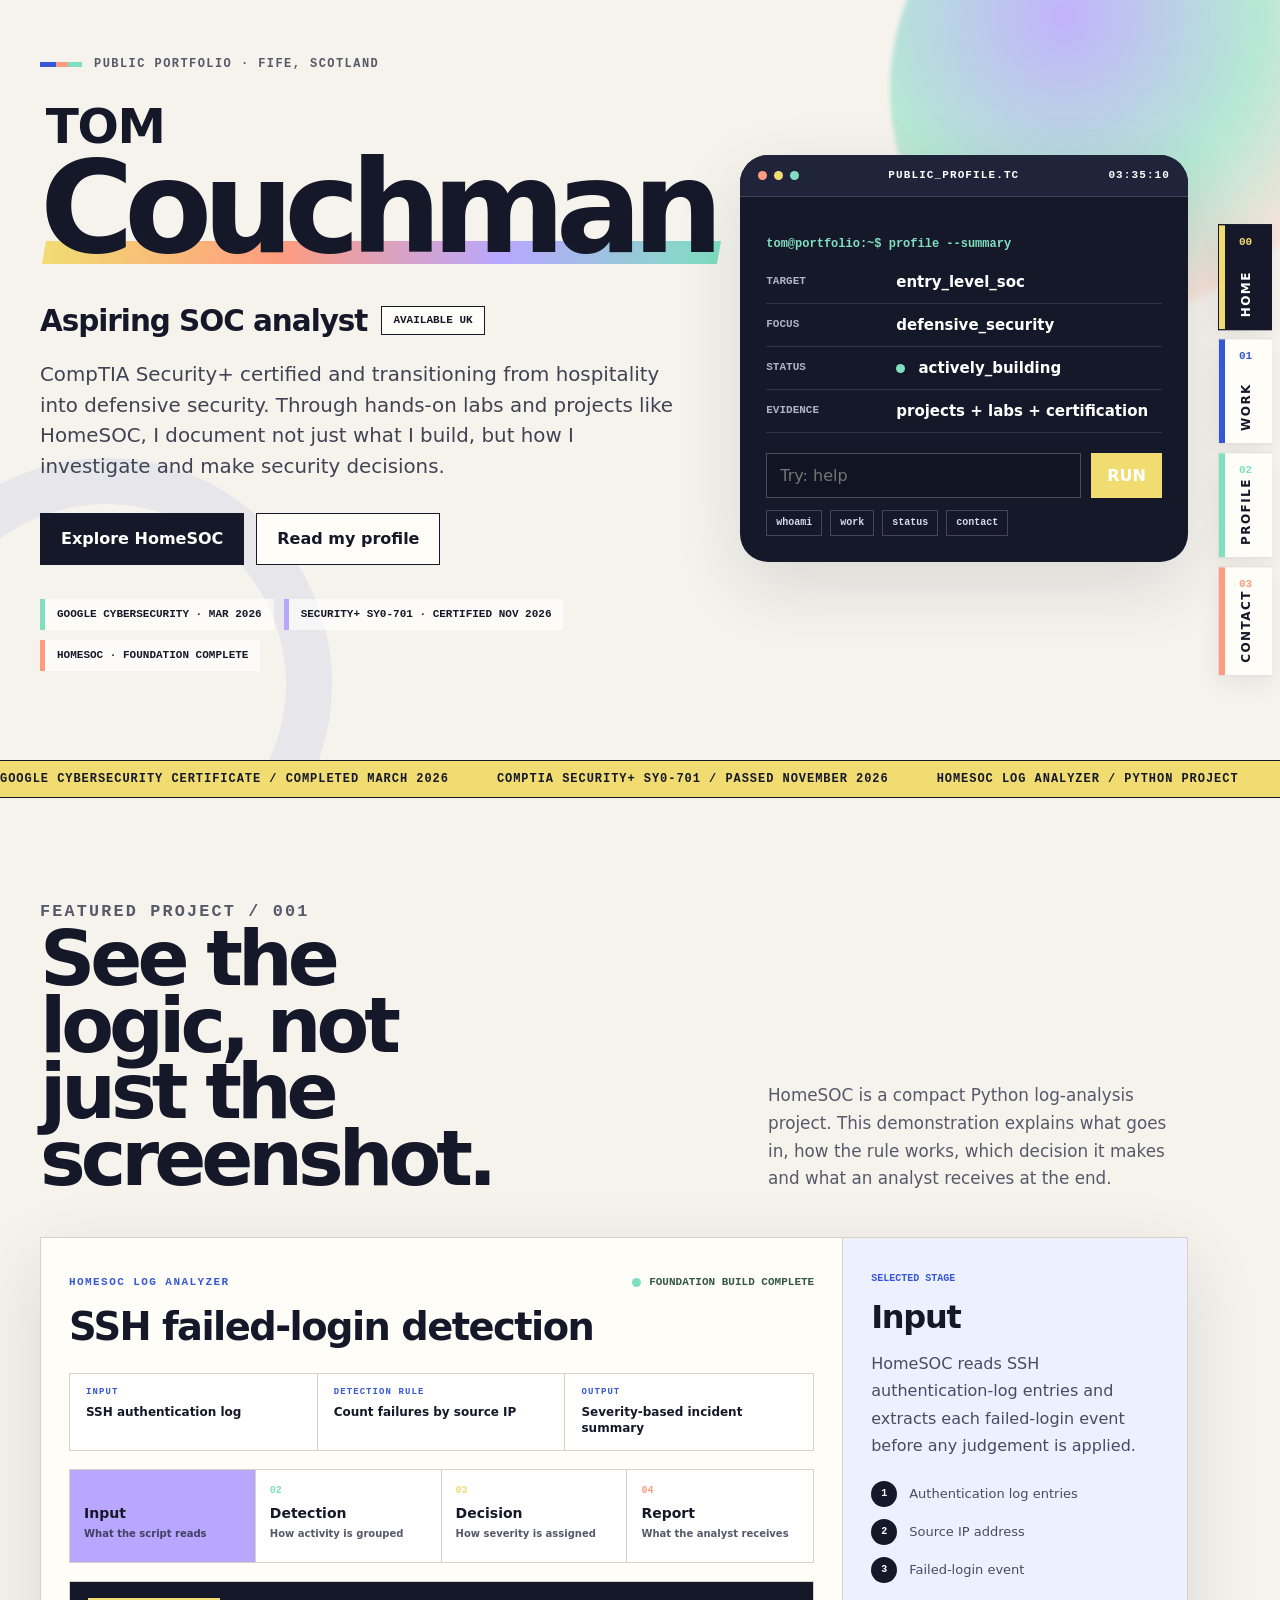
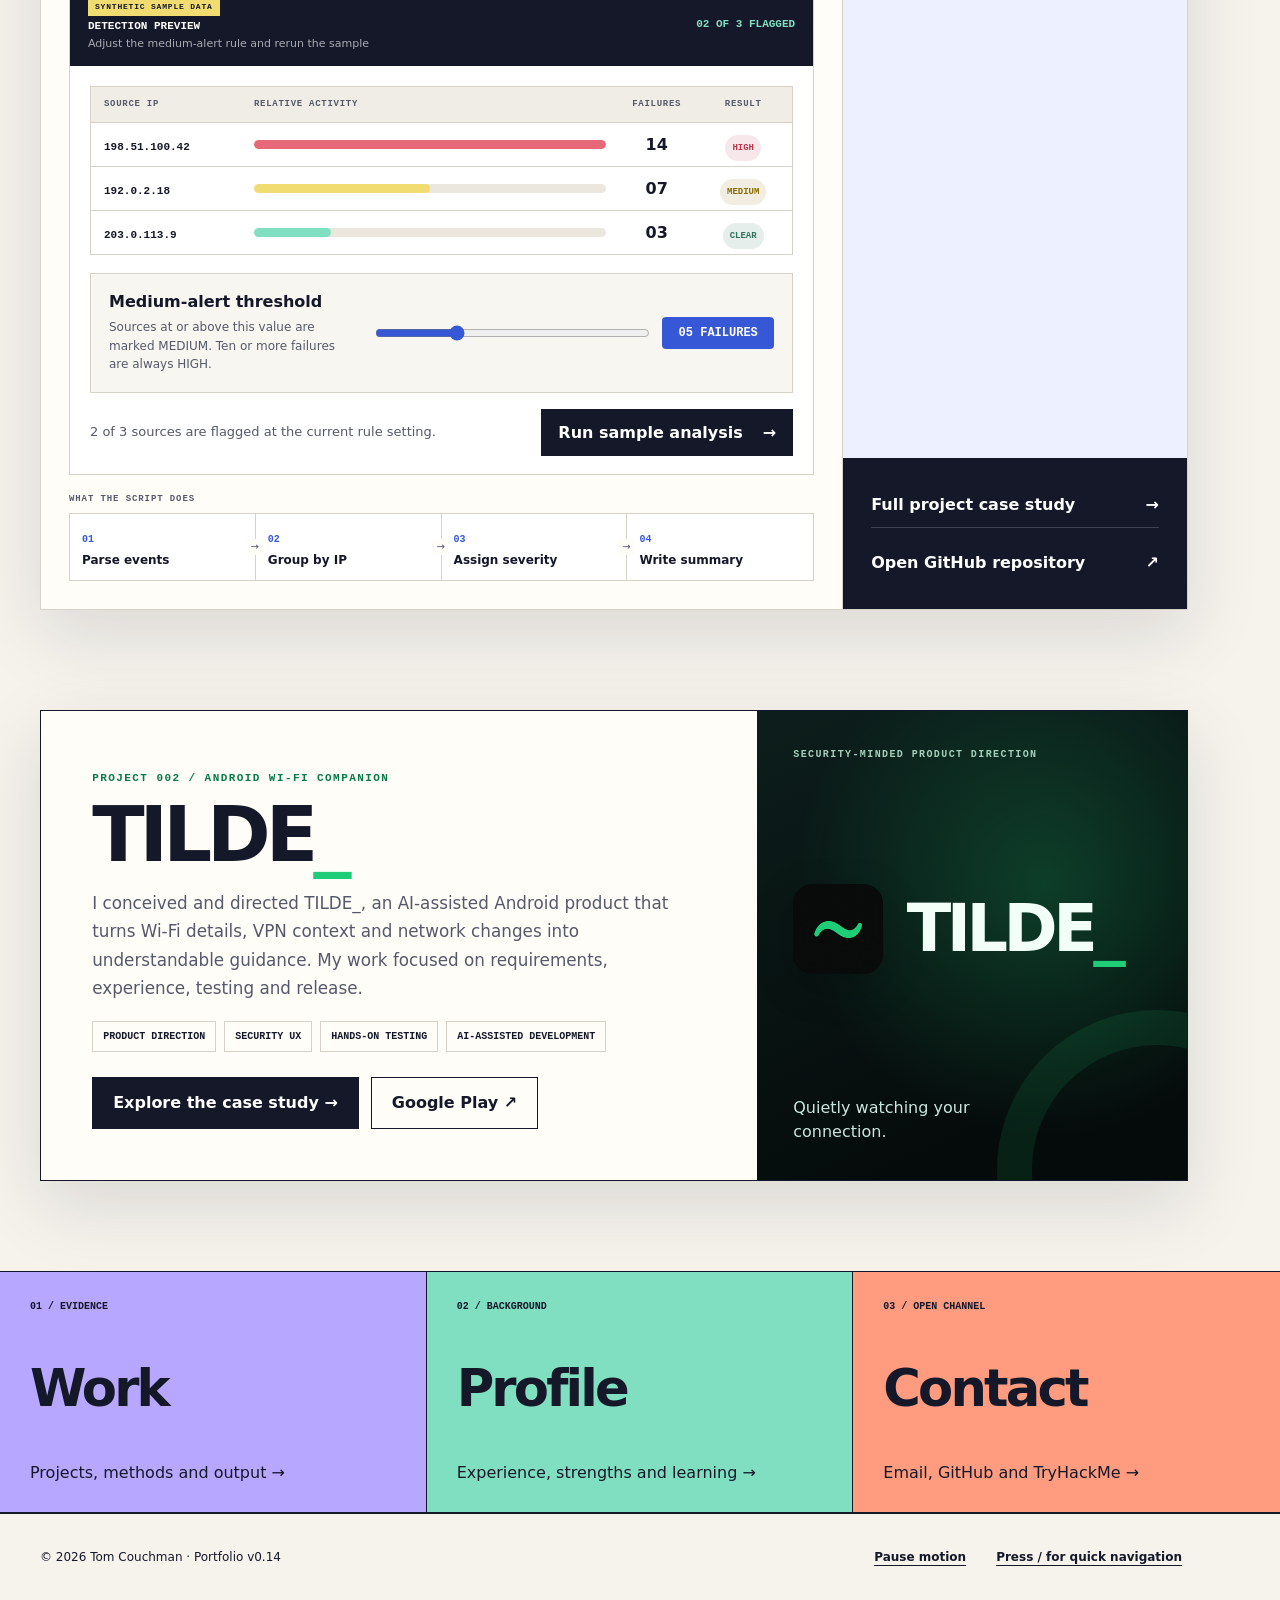
==== commit 84f0c8b5: "Show earned Security+ certification throughout portfolio" ====
--- a/index.html
+++ b/index.html
@@ -3,10 +3,10 @@
  <head>
   <meta charset="utf-8"/>
   <meta content="width=device-width, initial-scale=1" name="viewport"/>
-  <meta content="Tom Couchman — aspiring SOC analyst building practical defensive-security projects, hands-on labs and clear evidence of his reasoning." name="description"/>
+  <meta content="Tom Couchman is CompTIA Security+ certified and building practical SOC skills through HomeSOC, hands-on labs and defensive-security projects." name="description"/>
   <meta content="#f6f3ed" name="theme-color"/>
   <title>
-   Tom Couchman — Aspiring SOC Analyst
+   Tom Couchman — Security+ Certified | Aspiring SOC Analyst
   </title>
   <meta content="Tom Couchman" name="author"/>
   <meta content="light" name="color-scheme"/>
@@ -14,16 +14,16 @@
   <meta content="website" property="og:type"/>
   <meta content="Tom Couchman — Cybersecurity Portfolio" property="og:site_name"/>
   <meta content="en_GB" property="og:locale"/>
-  <meta content="Tom Couchman — Aspiring SOC Analyst" property="og:title"/>
-  <meta content="Tom Couchman — aspiring SOC analyst building practical defensive-security projects, hands-on labs and clear evidence of his reasoning." property="og:description"/>
+  <meta content="Tom Couchman — Security+ Certified | Aspiring SOC Analyst" property="og:title"/>
+  <meta content="Tom Couchman is CompTIA Security+ certified and building practical SOC skills through HomeSOC, hands-on labs and defensive-security projects." property="og:description"/>
   <meta content="https://tomcouchman.github.io/" property="og:url"/>
   <meta content="https://tomcouchman.github.io/assets/social-preview.png" property="og:image"/>
   <meta content="1200" property="og:image:width"/>
   <meta content="630" property="og:image:height"/>
   <meta content="Tom Couchman, aspiring SOC analyst — cybersecurity portfolio" property="og:image:alt"/>
   <meta content="summary_large_image" name="twitter:card"/>
-  <meta content="Tom Couchman — Aspiring SOC Analyst" name="twitter:title"/>
-  <meta content="Tom Couchman — aspiring SOC analyst building practical defensive-security projects, hands-on labs and clear evidence of his reasoning." name="twitter:description"/>
+  <meta content="Tom Couchman — Security+ Certified | Aspiring SOC Analyst" name="twitter:title"/>
+  <meta content="Tom Couchman is CompTIA Security+ certified and building practical SOC skills through HomeSOC, hands-on labs and defensive-security projects." name="twitter:description"/>
   <meta content="https://tomcouchman.github.io/assets/social-preview.png" name="twitter:image"/>
   <meta content="Tom Couchman, aspiring SOC analyst — cybersecurity portfolio" name="twitter:image:alt"/>
   <link href="assets/favicon.svg" rel="icon" type="image/svg+xml"/>
@@ -99,7 +99,7 @@
       </span>
      </div>
      <p class="hero-summary">
-      I’m building practical defensive-security skills through certification study, hands-on labs and focused projects—showing not only what I made, but how the reasoning works.
+      CompTIA Security+ certified and transitioning from hospitality into defensive security. Through hands-on labs and projects like HomeSOC, I document not just what I build, but how I investigate and make security decisions.
      </p>
      <div class="hero-actions">
       <a class="button primary" href="#project">
@@ -174,7 +174,7 @@
          evidence
         </span>
         <strong>
-         projects + labs + study
+         projects + labs + certification
         </strong>
        </div>
       </div>
@@ -210,7 +210,7 @@
       Google Cybersecurity Certificate / completed March 2026
      </span>
      <span>
-      CompTIA Security+ SY0-701 / active study
+      CompTIA Security+ SY0-701 / passed November 2026
      </span>
      <span>
       HomeSOC Log Analyzer / Python project
@@ -222,7 +222,7 @@
       Google Cybersecurity Certificate / completed March 2026
      </span>
      <span aria-hidden="true">
-      CompTIA Security+ SY0-701 / active study
+      CompTIA Security+ SY0-701 / passed November 2026
      </span>
      <span aria-hidden="true">
       HomeSOC Log Analyzer / Python project
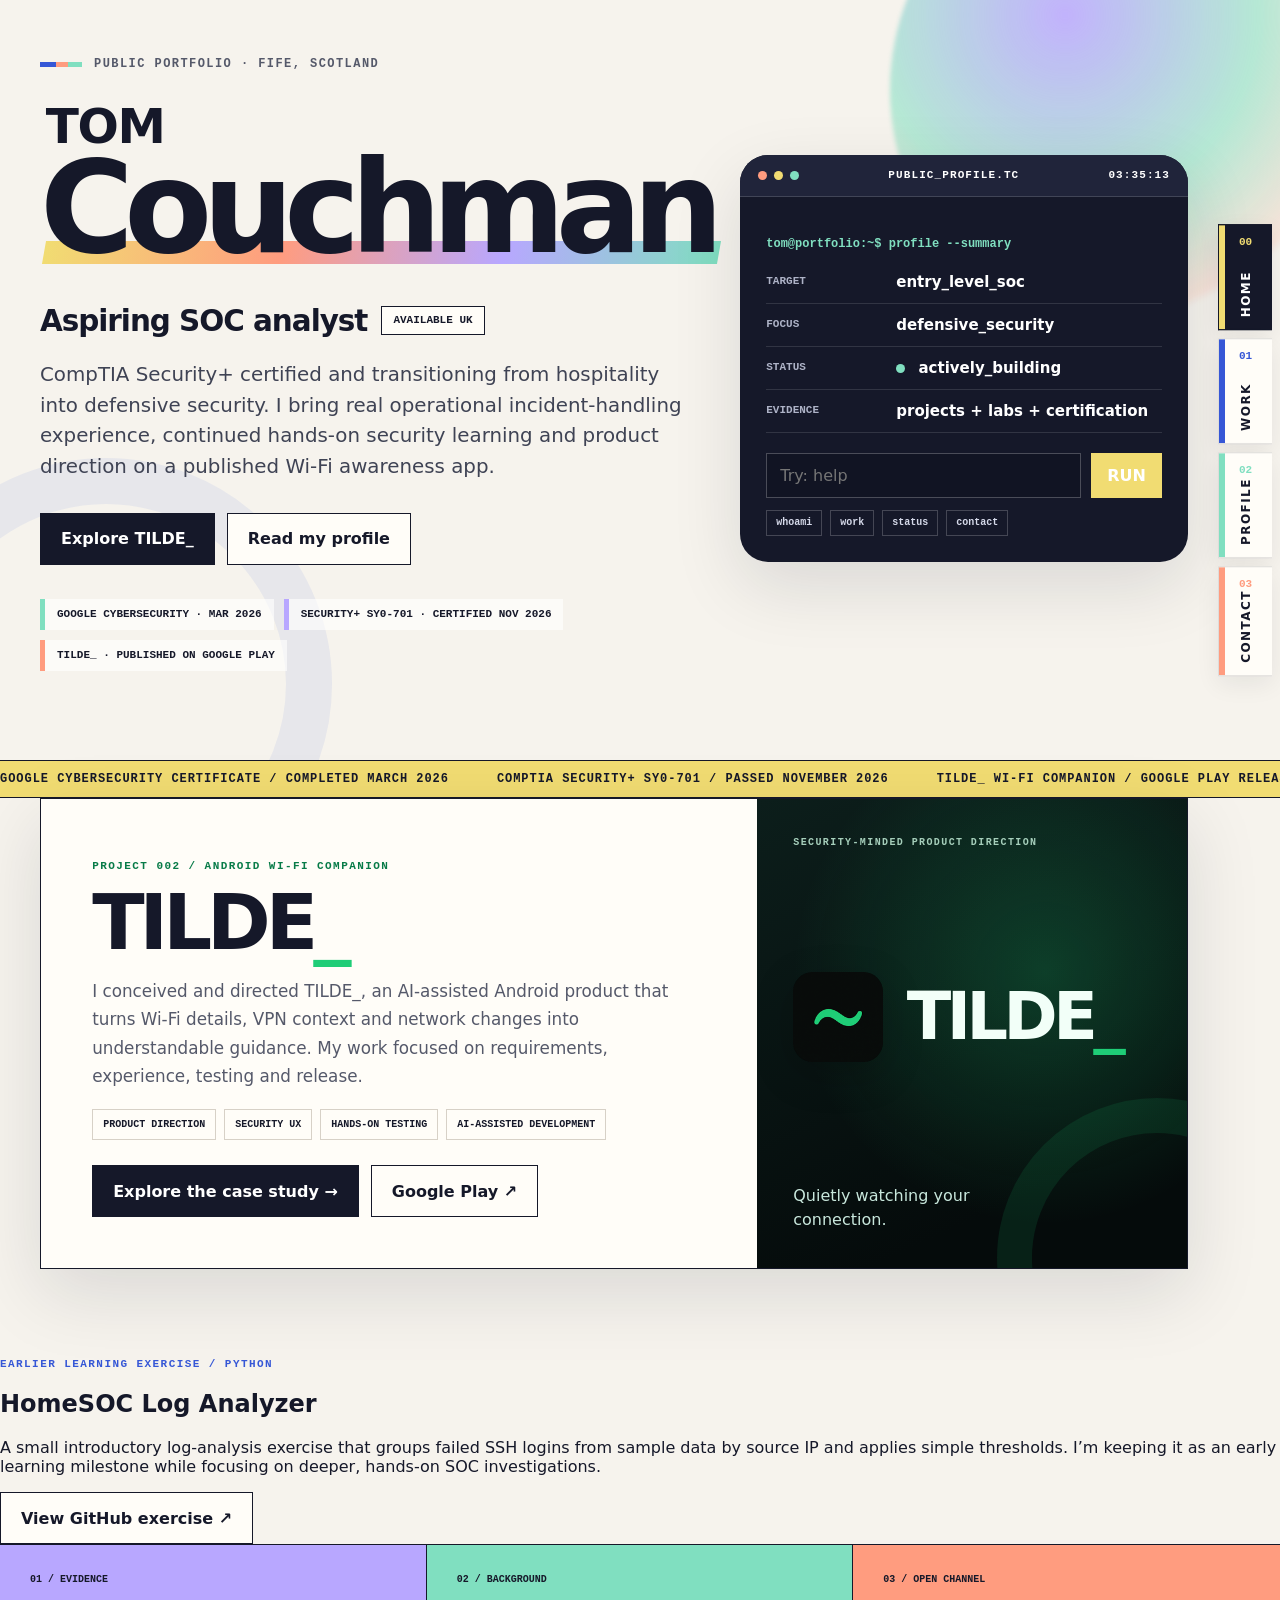
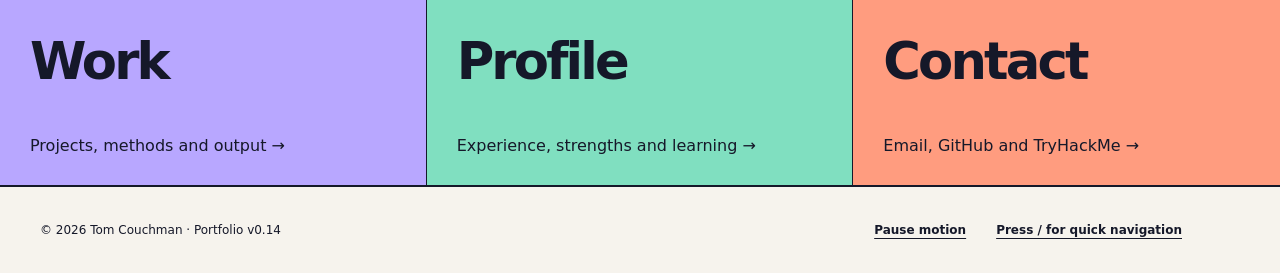
==== commit 132b6cb7: "Make TILDE_ primary; reduce HomeSOC to foundation project" ====
--- a/index.html
+++ b/index.html
@@ -3,7 +3,7 @@
  <head>
   <meta charset="utf-8"/>
   <meta content="width=device-width, initial-scale=1" name="viewport"/>
-  <meta content="Tom Couchman is CompTIA Security+ certified and building practical SOC skills through HomeSOC, hands-on labs and defensive-security projects." name="description"/>
+  <meta content="CompTIA Security+ certified career changer focused on junior SOC roles. Explore practical security learning, operational experience and the released TILDE_ Wi-Fi companion." name="description"/>
   <meta content="#f6f3ed" name="theme-color"/>
   <title>
    Tom Couchman — Security+ Certified | Aspiring SOC Analyst
@@ -15,7 +15,7 @@
   <meta content="Tom Couchman — Cybersecurity Portfolio" property="og:site_name"/>
   <meta content="en_GB" property="og:locale"/>
   <meta content="Tom Couchman — Security+ Certified | Aspiring SOC Analyst" property="og:title"/>
-  <meta content="Tom Couchman is CompTIA Security+ certified and building practical SOC skills through HomeSOC, hands-on labs and defensive-security projects." property="og:description"/>
+  <meta content="CompTIA Security+ certified career changer focused on junior SOC roles. Explore practical security learning, operational experience and the released TILDE_ Wi-Fi companion." property="og:description"/>
   <meta content="https://tomcouchman.github.io/" property="og:url"/>
   <meta content="https://tomcouchman.github.io/assets/social-preview.png" property="og:image"/>
   <meta content="1200" property="og:image:width"/>
@@ -23,11 +23,11 @@
   <meta content="Tom Couchman, aspiring SOC analyst — cybersecurity portfolio" property="og:image:alt"/>
   <meta content="summary_large_image" name="twitter:card"/>
   <meta content="Tom Couchman — Security+ Certified | Aspiring SOC Analyst" name="twitter:title"/>
-  <meta content="Tom Couchman is CompTIA Security+ certified and building practical SOC skills through HomeSOC, hands-on labs and defensive-security projects." name="twitter:description"/>
+  <meta content="CompTIA Security+ certified career changer focused on junior SOC roles. Explore practical security learning, operational experience and the released TILDE_ Wi-Fi companion." name="twitter:description"/>
   <meta content="https://tomcouchman.github.io/assets/social-preview.png" name="twitter:image"/>
   <meta content="Tom Couchman, aspiring SOC analyst — cybersecurity portfolio" name="twitter:image:alt"/>
   <link href="assets/favicon.svg" rel="icon" type="image/svg+xml"/>
-  <link href="assets/css/styles.css?v=0.14.3" rel="stylesheet"/>
+  <link href="assets/css/styles.css?v=0.15" rel="stylesheet"/>
   <link href="assets/css/tilde.css" rel="stylesheet"/>
   <script defer="" src="assets/js/main.js">
   </script>
@@ -99,11 +99,11 @@
       </span>
      </div>
      <p class="hero-summary">
-      CompTIA Security+ certified and transitioning from hospitality into defensive security. Through hands-on labs and projects like HomeSOC, I document not just what I build, but how I investigate and make security decisions.
+      CompTIA Security+ certified and transitioning from hospitality into defensive security. I bring real operational incident-handling experience, continued hands-on security learning and product direction on a published Wi-Fi awareness app.
      </p>
      <div class="hero-actions">
-      <a class="button primary" href="#project">
-       Explore HomeSOC
+      <a class="button primary" href="tilde.html">
+       Explore TILDE_
       </a>
       <a class="button ghost" href="profile.html">
        Read my profile
@@ -117,7 +117,7 @@
        Security+ SY0-701 · Certified Nov 2026
       </span>
       <span>
-       HomeSOC · Foundation complete
+       TILDE_ · Published on Google Play
       </span>
      </div>
     </div>
@@ -213,7 +213,7 @@
       CompTIA Security+ SY0-701 / passed November 2026
      </span>
      <span>
-      HomeSOC Log Analyzer / Python project
+      TILDE_ Wi-Fi Companion / Google Play release
      </span>
      <span>
       Entry-level SOC opportunities / open
@@ -225,353 +225,11 @@
       CompTIA Security+ SY0-701 / passed November 2026
      </span>
      <span aria-hidden="true">
-      HomeSOC Log Analyzer / Python project
+      TILDE_ Wi-Fi Companion / Google Play release
      </span>
      <span aria-hidden="true">
       Entry-level SOC opportunities / open
      </span>
-    </div>
-   </section>
-   <section class="section" id="project">
-    <header class="section-head reveal">
-     <div>
-      <p class="section-tag">
-       Featured project / 001
-      </p>
-      <h2>
-       See the logic, not just the screenshot.
-      </h2>
-     </div>
-     <p>
-      HomeSOC is a compact Python log-analysis project. This demonstration explains what goes in, how the rule works, which decision it makes and what an analyst receives at the end.
-     </p>
-    </header>
-    <div class="project-lab reveal" data-soc-lab="">
-     <div class="project-main">
-      <div class="project-titlebar">
-       <div>
-        <p class="section-tag">
-         HomeSOC Log Analyzer
-        </p>
-        <h3>
-         SSH failed-login detection
-        </h3>
-       </div>
-       <p class="project-status">
-        <i>
-        </i>
-        Foundation build complete
-       </p>
-      </div>
-      <div aria-label="HomeSOC project summary" class="project-at-a-glance">
-       <div>
-        <span>
-         INPUT
-        </span>
-        <strong>
-         SSH authentication log
-        </strong>
-       </div>
-       <div>
-        <span>
-         DETECTION RULE
-        </span>
-        <strong>
-         Count failures by source IP
-        </strong>
-       </div>
-       <div>
-        <span>
-         OUTPUT
-        </span>
-        <strong>
-         Severity-based incident summary
-        </strong>
-       </div>
-      </div>
-      <div aria-label="Explore how HomeSOC works" class="project-indicators" role="tablist">
-       <button aria-controls="project-explainer" aria-selected="true" class="indicator is-active" data-explainer-key="input" id="project-tab-input" role="tab" tabindex="0" type="button">
-        <span>
-         01
-        </span>
-        <strong>
-         Input
-        </strong>
-        <small>
-         What the script reads
-        </small>
-       </button>
-       <button aria-controls="project-explainer" aria-selected="false" class="indicator" data-explainer-key="process" id="project-tab-process" role="tab" tabindex="-1" type="button">
-        <span>
-         02
-        </span>
-        <strong>
-         Detection
-        </strong>
-        <small>
-         How activity is grouped
-        </small>
-       </button>
-       <button aria-controls="project-explainer" aria-selected="false" class="indicator" data-explainer-key="decision" id="project-tab-decision" role="tab" tabindex="-1" type="button">
-        <span>
-         03
-        </span>
-        <strong>
-         Decision
-        </strong>
-        <small>
-         How severity is assigned
-        </small>
-       </button>
-       <button aria-controls="project-explainer" aria-selected="false" class="indicator" data-explainer-key="output" id="project-tab-output" role="tab" tabindex="-1" type="button">
-        <span>
-         04
-        </span>
-        <strong>
-         Report
-        </strong>
-        <small>
-         What the analyst receives
-        </small>
-       </button>
-      </div>
-      <section aria-label="Interactive HomeSOC detection preview" class="lab-stage">
-       <div class="stage-header">
-        <div>
-         <span class="demo-label">
-          Synthetic sample data
-         </span>
-         <p>
-          Detection preview
-         </p>
-         <small>
-          Adjust the medium-alert rule and rerun the sample
-         </small>
-        </div>
-        <b aria-live="polite" role="status">
-         <span data-triggered-count="">
-          02
-         </span>
-         of 3 flagged
-        </b>
-       </div>
-       <div class="stage-content">
-        <div aria-label="Sample failed-login data table" class="table-scroll" tabindex="0">
-         <table class="ip-table">
-          <caption class="sr-only">
-           Synthetic SSH failed-login activity by source IP address
-          </caption>
-          <thead>
-           <tr>
-            <th scope="col">
-             Source IP
-            </th>
-            <th scope="col">
-             Relative activity
-            </th>
-            <th scope="col">
-             Failures
-            </th>
-            <th scope="col">
-             Result
-            </th>
-           </tr>
-          </thead>
-          <tbody>
-           <tr data-failures="14" data-source-row="">
-            <td>
-             <code>
-              198.51.100.42
-             </code>
-            </td>
-            <td>
-             <div aria-hidden="true" class="ip-bar">
-              <i style="--bar:100%">
-              </i>
-             </div>
-            </td>
-            <td class="failure-count">
-             14
-            </td>
-            <td>
-             <span aria-live="polite" class="severity high" data-severity="">
-              HIGH
-             </span>
-            </td>
-           </tr>
-           <tr data-failures="7" data-source-row="">
-            <td>
-             <code>
-              192.0.2.18
-             </code>
-            </td>
-            <td>
-             <div aria-hidden="true" class="ip-bar">
-              <i style="--bar:50%">
-              </i>
-             </div>
-            </td>
-            <td class="failure-count">
-             07
-            </td>
-            <td>
-             <span aria-live="polite" class="severity medium" data-severity="">
-              MEDIUM
-             </span>
-            </td>
-           </tr>
-           <tr data-failures="3" data-source-row="">
-            <td>
-             <code>
-              203.0.113.9
-             </code>
-            </td>
-            <td>
-             <div aria-hidden="true" class="ip-bar">
-              <i style="--bar:22%">
-              </i>
-             </div>
-            </td>
-            <td class="failure-count">
-             03
-            </td>
-            <td>
-             <span aria-live="polite" class="severity clear" data-severity="">
-              CLEAR
-             </span>
-            </td>
-           </tr>
-          </tbody>
-         </table>
-        </div>
-        <div class="threshold-panel">
-         <div class="threshold-copy">
-          <label for="threshold">
-           Medium-alert threshold
-          </label>
-          <p>
-           Sources at or above this value are marked MEDIUM. Ten or more failures are always HIGH.
-          </p>
-         </div>
-         <div class="threshold-control">
-          <input data-threshold="" id="threshold" max="10" min="3" step="1" type="range" value="5"/>
-          <output data-threshold-output="" for="threshold">
-           05 FAILURES
-          </output>
-         </div>
-        </div>
-        <div class="run-row">
-         <p aria-atomic="true" aria-live="polite" data-lab-summary="" id="lab-summary" role="status">
-          2 of 3 sources are flagged at the current rule setting.
-         </p>
-         <button aria-describedby="lab-summary" class="run-button" data-run-lab="" type="button">
-          <span>
-           Run sample analysis
-          </span>
-          <b aria-hidden="true">
-           →
-          </b>
-         </button>
-        </div>
-       </div>
-      </section>
-      <div class="pipeline-wrap">
-       <p>
-        What the script does
-       </p>
-       <div aria-label="Analysis pipeline" class="pipeline">
-        <div data-pipeline-step="">
-         <span>
-          01
-         </span>
-         <strong>
-          Parse events
-         </strong>
-        </div>
-        <div data-pipeline-step="">
-         <span>
-          02
-         </span>
-         <strong>
-          Group by IP
-         </strong>
-        </div>
-        <div data-pipeline-step="">
-         <span>
-          03
-         </span>
-         <strong>
-          Assign severity
-         </strong>
-        </div>
-        <div data-pipeline-step="">
-         <span>
-          04
-         </span>
-         <strong>
-          Write summary
-         </strong>
-        </div>
-       </div>
-      </div>
-     </div>
-     <aside class="project-side">
-      <div aria-labelledby="project-tab-input" class="explainer" id="project-explainer" role="tabpanel" tabindex="0">
-       <small>
-        Selected stage
-       </small>
-       <h3 data-explainer-title="">
-        What it is
-       </h3>
-       <p data-explainer-text="">
-        A small Python project that reads SSH authentication logs and extracts repeated failed-login activity.
-       </p>
-       <div class="explainer-list" data-explainer-list="">
-        <div>
-         <span>
-          1
-         </span>
-         <p>
-          Raw auth log
-         </p>
-        </div>
-        <div>
-         <span>
-          2
-         </span>
-         <p>
-          Source IP addresses
-         </p>
-        </div>
-        <div>
-         <span>
-          3
-         </span>
-         <p>
-          Failed attempt counts
-         </p>
-        </div>
-       </div>
-      </div>
-      <div class="project-links">
-       <a href="work.html">
-        <span>
-         Full project case study
-        </span>
-        <b>
-         →
-        </b>
-       </a>
-       <a href="https://github.com/tomcouchman/homesoc-log-analyzer" rel="noreferrer" target="_blank">
-        <span>
-         Open GitHub repository
-        </span>
-        <b>
-         ↗
-        </b>
-       </a>
-      </div>
-     </aside>
     </div>
    </section>
    <section class="tilde-feature reveal" aria-labelledby="tilde-home-title">
@@ -584,7 +242,15 @@
     </div>
     <div class="tilde-brandboard" aria-label="TILDE_ app icon and wordmark"><small>Security-minded product direction</small><div class="tilde-brand-identity"><span class="tilde-app-icon tilde-brand-icon" role="img" aria-label="TILDE_ app icon, green wave on dark background"><svg viewBox="0 0 240 240" aria-hidden="true" focusable="false" xmlns="http://www.w3.org/2000/svg"><path d="M64 132 C79 94 97 89 119 109 C145 131 170 143 183 111" fill="none" stroke="#1fcd77" stroke-width="16" stroke-linecap="round" stroke-linejoin="round"/></svg></span><div class="tilde-brandmark">TILDE<em>_</em></div></div><p>Quietly watching your connection.</p></div>
    </section>
-   <section aria-label="Explore the portfolio" class="quick-links">
+       <section class="foundation-mini reveal" id="project" aria-labelledby="foundation-home-title">
+      <div>
+        <p class="section-tag">Earlier learning exercise / Python</p>
+        <h2 id="foundation-home-title">HomeSOC Log Analyzer</h2>
+        <p>A small introductory log-analysis exercise that groups failed SSH logins from sample data by source IP and applies simple thresholds. I’m keeping it as an early learning milestone while focusing on deeper, hands-on SOC investigations.</p>
+      </div>
+      <a class="button ghost" href="https://github.com/tomcouchman/homesoc-log-analyzer" target="_blank" rel="noopener noreferrer">View GitHub exercise ↗</a>
+    </section>
+<section aria-label="Explore the portfolio" class="quick-links">
     <a href="work.html">
      <small>
       01 / Evidence
--- a/assets/css/styles.css
+++ b/assets/css/styles.css
@@ -338,3 +338,17 @@
 @media(prefers-reduced-motion:reduce){
   .command-palette[open]{animation:none}
 }
+
+/* Discreet credential icon in the certification text row. */
+.credential-inline{display:inline-flex;align-items:center;flex-wrap:wrap;column-gap:9px;row-gap:4px;line-height:1.45}
+.credential-mark{display:inline-flex;align-items:center;justify-content:center;flex:0 0 32px;width:32px;height:32px;border:0;border-radius:50%;vertical-align:middle;transition:opacity .15s,transform .15s}
+.credential-mark img{display:block;width:32px;height:32px;object-fit:contain}
+.credential-mark:hover{opacity:.8;transform:translateY(-1px)}
+.credential-mark:focus-visible{outline:2px solid var(--ink);outline-offset:3px}
+
+/* Keep the month/year and its 32px credential icon together when text wraps. */
+.credential-date{display:inline-flex;align-items:center;gap:7px;white-space:nowrap;vertical-align:middle}
+.credential-date .credential-mark,.credential-date .credential-mark img{width:32px;height:32px;min-width:32px;max-width:32px}
+
+/* Keep the Google credential logo immediately beside the final word. */
+.credential-tail{display:inline-flex;align-items:center;gap:7px;white-space:nowrap;vertical-align:middle}
